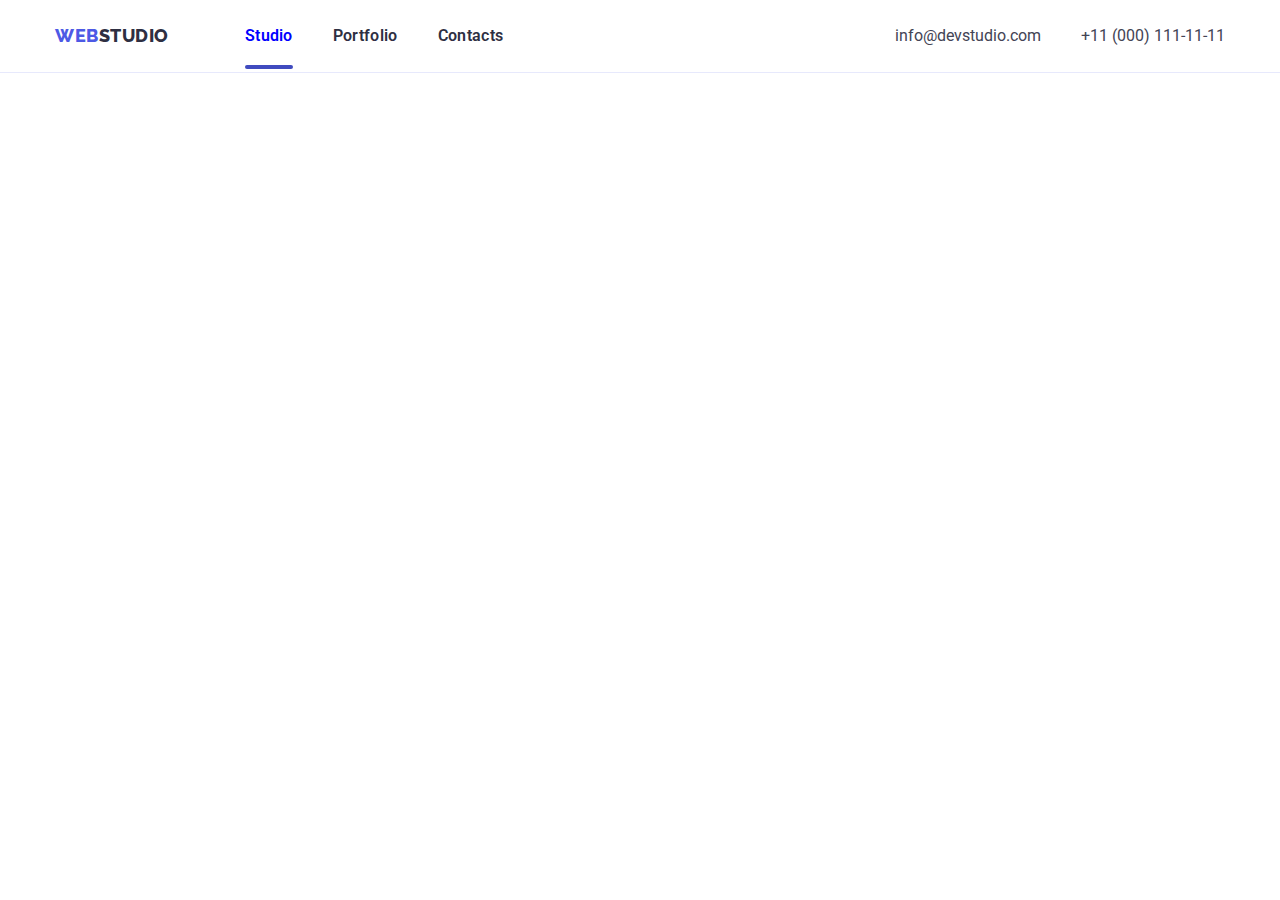
==== index.html @ 939a7f21 "added 4 css files" ====
<!DOCTYPE html>
<html lang="en">
  <head>
    <meta charset="UTF-8" />
    <meta http-equiv="X-UA-Compatible" content="IE=edge" />
    <meta name="viewport" content="width=device-width, initial-scale=1.0" />
    <title>Web Studio</title>
    <link rel="preconnect" href="https://fonts.googleapis.com" />
    <link rel="preconnect" href="https://fonts.gstatic.com" crossorigin />
    <link
      href="https://fonts.googleapis.com/css2?family=Raleway:wght@800&family=Roboto:wght@400;500;700;900&display=swap"
      rel="stylesheet"
    />
    <link
      rel="stylesheet"
      href="https://cdnjs.cloudflare.com/ajax/libs/modern-normalize/1.1.0/modern-normalize.min.css"
    />
    <link rel="stylesheet" href="./css/styles.css" />
    <link rel="stylesheet" href="./css/mobile.css" />
    <link rel="stylesheet" href="./css/tablet.css" />
    <link rel="stylesheet" href="./css/desktop.css" />
  </head>
  <body class="site-body">
    <header class="header">
      <div class="container">
        <nav class="header-navigation">
          <a href="./index.html" class="header-logo link logo"
            >WEB<span class="logo-studio">STUDIO</span></a
          >
          <ul class="header-list list">
            <li class="header-item">
              <a class="header-link link current" href="./index.html">Studio</a>
            </li>
            <li class="header-item">
              <a class="header-link link" href="./portfolio.html">Portfolio</a>
            </li>
            <li class="header-item">
              <a class="header-link link" href="">Contacts</a>
            </li>
          </ul>
        </nav>
        <a class="header-email link" href="mailto:info@devstudio.com"
          >info@devstudio.com
        </a>
        <a class="header-tel link" href="tel:110001111111"
          >+11 (000) 111-11-11</a
        >
      </div>
    </header>
    <!-- <main>
      <section class="hero">
        <h1 class="hero-title">Effective Solutions for Your Business</h1>
        <button type="button" class="hero-button btn" data-modal-open>
          Order Service
        </button>
      </section>
      <section class="features section">
        <div class="container">
          <h2 class="visually-hidden">Company policy</h2>
          <ul class="features-list list">
            <li class="features-item">
              <div class="features-icon">
                <svg class="icon" width="64" height="64">
                  <use href="./images/icons.svg#icon-antenna"></use>
                </svg>
              </div>
              <h3 class="features-title title">Strategy</h3>
              <p class="features-text text">
                Our goal is to identify the business problem to walk away with
                the perfect and creative solution.
              </p>
            </li>
            <li class="features-item">
              <div class="features-icon">
                <svg class="icon" width="64" height="64">
                  <use href="./images/icons.svg#icon-clock"></use>
                </svg>
              </div>
              <h3 class="features-title title">Punctuality</h3>
              <p class="features-text text">
                Bring the key message to the brand's audience for the best price
                within the shortest possible time.
              </p>
            </li>
            <li class="features-item">
              <div class="features-icon">
                <svg class="icon" width="64" height="64">
                  <use href="./images/icons.svg#icon-diagram"></use>
                </svg>
              </div>
              <h3 class="features-title title">Diligence</h3>
              <p class="features-text text">
                Research and confirm brands that present the strongest digital
                growth opportunities and minimize risk.
              </p>
            </li>
            <li class="features-item">
              <div class="features-icon">
                <svg class="icon" width="64" height="64">
                  <use href="./images/icons.svg#icon-astronaut"></use>
                </svg>
              </div>
              <h3 class="features-title title">Technologies</h3>
              <p class="features-text text">
                Design practice focused on digital experiences. We bring forth a
                deep passion for problem-solving.
              </p>
            </li>
          </ul>
        </div>
      </section>
      <section class="about section without">
        <div class="container">
          <h2 class="about-title pre-title">What are we doing</h2>
          <ul class="about-list list">
            <li class="about-item">
              <img
                src="./images/image1.jpg"
                alt="about_image_1"
                width="360"
                height="300"
              />
            </li>
            <li class="about-item">
              <img
                src="./images/image2.jpg"
                alt="about_image_2"
                width="360"
                height="300"
              />
            </li>
            <li class="about-item">
              <img
                src="./images/image3.jpg"
                alt="about_image_3"
                width="360"
                height="300"
              />
            </li>
          </ul>
        </div>
      </section>
      <section class="team section">
        <div class="container">
          <h2 class="team-main-title pre-title">Our Team</h2>
          <ul class="team-list list">
            <li class="team-item">
              <img
                src="./images/product_designer.jpg"
                alt="Product Designer"
                width="264"
                height="260"
              />
              <div class="team-content">
                <h3 class="team-title title">Mark Guerrero</h3>
                <p class="team-text text">Product Designer</p>
                <ul class="team-soc-list list">
                  <li class="team-soc-item">
                    <a href="" class="team-soc-link link">
                      <svg class="team-soc-icon" width="16" height="16">
                        <use href="./images/icons.svg#icon-instagram"></use>
                      </svg>
                    </a>
                  </li>
                  <li class="team-soc-item">
                    <a href="" class="team-soc-link link">
                      <svg class="team-soc-icon" width="16" height="16">
                        <use href="./images/icons.svg#icon-twitter"></use>
                      </svg>
                    </a>
                  </li>
                  <li class="team-soc-item">
                    <a href="" class="team-soc-link link">
                      <svg class="team-soc-icon" width="16" height="16">
                        <use href="./images/icons.svg#icon-facebook"></use>
                      </svg>
                    </a>
                  </li>
                  <li class="team-soc-item">
                    <a href="" class="team-soc-link link">
                      <svg class="team-soc-icon" width="16" height="16">
                        <use href="./images/icons.svg#icon-linkedin"></use>
                      </svg>
                    </a>
                  </li>
                </ul>
              </div>
            </li>
            <li class="team-item">
              <img
                src="./images/frontend_developer.jpg"
                alt="Frontend Developer"
                width="264"
                height="260"
              />
              <div class="team-content">
                <h3 class="team-title title">Tom Ford</h3>
                <p class="team-text text">Frontend Developer</p>
                <ul class="team-soc-list list">
                  <li class="team-soc-item">
                    <a href="" class="team-soc-link link">
                      <svg class="team-soc-icon" width="16" height="16">
                        <use href="./images/icons.svg#icon-instagram"></use>
                      </svg>
                    </a>
                  </li>
                  <li class="team-soc-item">
                    <a href="" class="team-soc-link link">
                      <svg class="team-soc-icon" width="16" height="16">
                        <use href="./images/icons.svg#icon-twitter"></use>
                      </svg>
                    </a>
                  </li>
                  <li class="team-soc-item">
                    <a href="" class="team-soc-link link">
                      <svg class="team-soc-icon" width="16" height="16">
                        <use href="./images/icons.svg#icon-facebook"></use>
                      </svg>
                    </a>
                  </li>
                  <li class="team-soc-item">
                    <a href="" class="team-soc-link link">
                      <svg class="team-soc-icon" width="16" height="16">
                        <use href="./images/icons.svg#icon-linkedin"></use>
                      </svg>
                    </a>
                  </li>
                </ul>
              </div>
            </li>
            <li class="team-item">
              <img
                src="./images/marketing.jpg"
                alt="Camila Garcia"
                width="264"
                height="260"
              />
              <div class="team-content">
                <h3 class="team-title title">Camila Garcia</h3>
                <p class="team-text text">Marketing</p>
                <ul class="team-soc-list list">
                  <li class="team-soc-item">
                    <a href="" class="team-soc-link link">
                      <svg class="team-soc-icon" width="16" height="16">
                        <use href="./images/icons.svg#icon-instagram"></use>
                      </svg>
                    </a>
                  </li>
                  <li class="team-soc-item">
                    <a href="" class="team-soc-link link">
                      <svg class="team-soc-icon" width="16" height="16">
                        <use href="./images/icons.svg#icon-twitter"></use>
                      </svg>
                    </a>
                  </li>
                  <li class="team-soc-item">
                    <a href="" class="team-soc-link link">
                      <svg class="team-soc-icon" width="16" height="16">
                        <use href="./images/icons.svg#icon-facebook"></use>
                      </svg>
                    </a>
                  </li>
                  <li class="team-soc-item">
                    <a href="" class="team-soc-link link">
                      <svg class="team-soc-icon" width="16" height="16">
                        <use href="./images/icons.svg#icon-linkedin"></use>
                      </svg>
                    </a>
                  </li>
                </ul>
              </div>
            </li>
            <li class="team-item">
              <img
                src="./images/ui_designer.jpg"
                alt="Daniel Wilson"
                width="264"
                height="260"
              />
              <div class="team-content">
                <h3 class="team-title title">Daniel Wilson</h3>
                <p class="team-text text">UI Designer</p>
                <ul class="team-soc-list list">
                  <li class="team-soc-item">
                    <a href="" class="team-soc-link link">
                      <svg class="team-soc-icon" width="16" height="16">
                        <use href="./images/icons.svg#icon-instagram"></use>
                      </svg>
                    </a>
                  </li>
                  <li class="team-soc-item">
                    <a href="" class="team-soc-link link">
                      <svg class="team-soc-icon" width="16" height="16">
                        <use href="./images/icons.svg#icon-twitter"></use>
                      </svg>
                    </a>
                  </li>
                  <li class="team-soc-item">
                    <a href="" class="team-soc-link link">
                      <svg class="team-soc-icon" width="16" height="16">
                        <use href="./images/icons.svg#icon-facebook"></use>
                      </svg>
                    </a>
                  </li>
                  <li class="team-soc-item">
                    <a href="" class="team-soc-link link">
                      <svg class="team-soc-icon" width="16" height="16">
                        <use href="./images/icons.svg#icon-linkedin"></use>
                      </svg>
                    </a>
                  </li>
                </ul>
              </div>
            </li>
          </ul>
        </div>
      </section>
      <section class="Clients section">
        <div class="container">
          <h2 class="clients-title pre-title">Customers</h2>
          <ul class="clients-list list">
            <li class="clients-item">
              <a href="" class="clients-link link">
                <svg class="clients-icon" width="104px" height="56px">
                  <use href="./images/icons.svg#icon-Logo-1"></use>
                </svg>
              </a>
            </li>
            <li class="clients-item">
              <a href="" class="clients-link link">
                <svg class="clients-icon" width="104px" height="56px">
                  <use href="./images/icons.svg#icon-Logo-2"></use>
                </svg>
              </a>
            </li>
            <li class="clients-item">
              <a href="" class="clients-link link">
                <svg class="clients-icon" width="104px" height="56px">
                  <use href="./images/icons.svg#icon-Logo-3"></use>
                </svg>
              </a>
            </li>
            <li class="clients-item">
              <a href="" class="clients-link link">
                <svg class="clients-icon" width="104px" height="56px">
                  <use href="./images/icons.svg#icon-Logo-4"></use>
                </svg>
              </a>
            </li>
            <li class="clients-item">
              <a href="" class="clients-link link">
                <svg class="clients-icon" width="104px" height="56px">
                  <use href="./images/icons.svg#icon-Logo-5"></use>
                </svg>
              </a>
            </li>
            <li class="clients-item">
              <a href="" class="clients-link link">
                <svg class="clients-icon" width="104px" height="56px">
                  <use href="./images/icons.svg#icon-Logo-6"></use>
                </svg>
              </a>
            </li>
          </ul>
        </div>
      </section>
    </main>
    <footer class="footer">
      <div class="container flex">
        <div class="logo-content">
          <a href="" class="footer-logo link logo"
            >WEB<span class="logo-footer-studio">STUDIO</span></a
          >
          <p class="footer-text text">
            Increase the flow of customers and sales for your business with
            digital marketing & growth solutions.
          </p>
        </div>
        <div class="media">
          <h2 class="media-title title">Social media</h2>
          <ul class="media-soc-list list">
            <li class="media-soc-item">
              <a href="" class="media-soc-link link">
                <svg class="media-soc-icon" width="24" height="24">
                  <use href="./images/icons.svg#icon-instagram"></use>
                </svg>
              </a>
            </li>
            <li class="media-soc-item">
              <a href="" class="media-soc-link link">
                <svg class="media-soc-icon" width="24" height="24">
                  <use href="./images/icons.svg#icon-twitter"></use>
                </svg>
              </a>
            </li>
            <li class="media-soc-item">
              <a href="" class="media-soc-link link">
                <svg class="media-soc-icon" width="24" height="24">
                  <use href="./images/icons.svg#icon-facebook"></use>
                </svg>
              </a>
            </li>
            <li class="media-soc-item">
              <a href="" class="media-soc-link link">
                <svg class="media-soc-icon" width="24" height="24">
                  <use href="./images/icons.svg#icon-linkedin"></use>
                </svg>
              </a>
            </li>
          </ul>
        </div>
        <div class="subscribe">
          <h2 class="subscribe-title title">Subscribe</h2>
          <form class="subscribe-form">
            <input
              type="email"
              name="subscribe-email"
              class="subscribe-email"
              placeholder="E-mail"
            />
            <button type="submit" class="subscribe-submit">
              Subscribe
              <svg class="subscribe-soc-icon" width="24" height="24">
                <use href="./images/icons.svg#icon-subscribe"></use>
              </svg>
            </button>
          </form>
        </div>
      </div>
    </footer>
    <div class="backdrop is-hidden" data-modal>
      <div class="modal">
        <button type="button" class="modal-close-btn btn" data-modal-close>
          <svg class="modal-close-icon" width="8px" height="8px">
            <use href="./images/icons.svg#icon-close-black"></use>
          </svg>
        </button>
        <p class="modal-title">Leave your contacts and we will call you back</p>
        <form class="modal-form">
          <div class="modal-field">
            <label for="user-name" class="input-text">Name</label>
            <div class="modal-input-wrapper">
              <input
                type="text"
                name="user-name"
                id="user-name"
                class="modal-form-input"
                required
              />
              <svg class="modal-input-icon" width="18px" height="18px">
                <use href="./images/icons.svg#icon-person"></use>
              </svg>
            </div>
          </div>
          <div class="modal-field">
            <label for="user-tel" class="input-text">Phone</label>
            <div class="modal-input-wrapper">
              <input
                type="text"
                name="user-tel"
                id="user-tel"
                class="modal-form-input"
                required
              />
              <svg class="modal-input-icon" width="18px" height="24px">
                <use href="./images/icons.svg#icon-phone"></use>
              </svg>
            </div>
          </div>
          <div class="modal-field">
            <label for="user-email" class="input-text">Email</label>
            <div class="modal-input-wrapper">
              <input
                type="email"
                name="user-email"
                id="user-email"
                class="modal-form-input"
                required
              />
              <svg class="modal-input-icon" width="18px" height="24px">
                <use href="./images/icons.svg#icon-email"></use>
              </svg>
            </div>
          </div>
          <div class="modal-field">
            <label for="user-text" class="input-text">Comment</label>
            <textarea
              name="user-text"
              id="user-text"
              class="modal-comment"
              placeholder="Text input"
            ></textarea>
          </div>
          <div class="modal-checkbox-field">
            <input
              type="checkbox"
              name="privacy"
              id="privacy"
              value="true"
              class="input-check visually-hidden"
              required
            />
            <label for="privacy" class="check-text">
              <span>
                <svg class="check-icon" width="10px" height="8px">
                  <use href="./images/icons.svg#icon-check-mark"></use>
                </svg>
              </span>
              I accept the terms and conditions of the &nbsp;
              <a href="" class="policy-link">Privacy Policy</a>
            </label>
          </div>
          <button type="submit" class="modal-submit hero-button">Send</button>
        </form>
      </div>
    </div>
    <script src="./js/modal.js"></script> -->
  </body>
</html>
---- css/styles.css ----
:root {
  --main-title-color: #ffffff;
  --title-color: #2e2f42;
  --text-color: #434455;
  --main-background-color: #ffffff;
  --accent-background: #e7e9fc;
  --light-background: #f4f4fd;
  --primary-color: #4d5ae5;
  --button-text: #ffffff;
  --primary-button: #4d5ae5;
  --active-button: #404bbf;
}

p,
h1,
h2,
h3 {
  margin: 0;
}
ul {
  margin: 0;
  padding-left: 0;
}

img {
  display: block;
  max-width: 100%;
  height: auto;
}

body {
  font-family: "Roboto", sans-serif;
  color: var(--text-color);
  background-color: var(--main-background-color);
}

.list {
  list-style: none;
}

.link {
  text-decoration: none;
  color: #434455;
}
.visually-hidden {
  position: absolute;
  width: 1px;
  height: 1px;
  margin: -1px;
  border: 0;
  padding: 0;
  white-space: nowrap;
  clip-path: inset(100%);
  clip: rect(0 0 0 0);
  overflow: hidden;
}

.container {
  width: 1158px;
  padding-left: 15px;
  padding-right: 15px;
  margin: 0 auto;
}

.section {
  padding-top: 120px;
  padding-bottom: 120px;
}

.pre-title {
  font-weight: 700;
  font-size: 36px;
  line-height: 1.11;
  text-align: center;
  letter-spacing: 0.02em;
  text-transform: capitalize;
  color: var(--title-color);
}

.title {
  font-weight: 500;
  font-size: 20px;
  line-height: 1.2;
  letter-spacing: 0.02em;
  color: var(--title-color);
}

.text {
  font-size: 16px;
  line-height: 1.5;
  letter-spacing: 0.02em;
  color: var(--text-color);
}

.logo {
  font-family: "Raleway", sans-serif;
  font-weight: 800;
  font-size: 18px;
  display: flex;
  align-items: center;
  letter-spacing: 0.03em;
  text-transform: uppercase;
  color: var(--primary-color);
}

/* ----------------------HEADER--------------------- */

.header > .container {
  display: flex;
  align-items: center;
}

.header {
  border-bottom: 1px solid #e7e9fc;
}

.header-navigation {
  display: flex;
  justify-content: flex-start;
  margin-right: auto;
}

.header-list {
  display: flex;
  gap: 40px;
}

.header-logo .logo-studio {
  line-height: 1.33;
}

.logo-studio {
  color: var(--title-color);
  margin-right: 76px;
}

.header-item {
  font-weight: 600;
  font-size: 16px;
  line-height: 1.5;
  letter-spacing: 0.02em;
  color: var(--title-color);
  padding-top: 24px;
  padding-bottom: 24px;
}

.header-link {
  position: relative;
  color: var(--title-color);
  transition: color 250ms cubic-bezier(0.4, 0, 0.2, 1);
}

.header-link.link.current {
  color: blue;
}

.header-link.current::after {
  content: "";
  position: absolute;
  width: 100%;
  height: 4px;
  left: 0;
  bottom: -24px;
  background: var(--active-button);
  border-radius: 2px;
}

.header-link:hover,
.header-link:focus {
  color: var(--active-button);
}

.header-email .header-tel {
  font-size: 16px;
  line-height: 1.5;
  letter-spacing: 0.02em;
  transition: color 250ms cubic-bezier(0.4, 0, 0.2, 1);
}

.header-email {
  margin-right: 40px;
}

.header-email:hover,
.header-email:focus,
.header-tel:hover,
.header-tel:focus {
  color: var(--active-button);
}

/* ----------------------HERO--------------------- */

.hero {
  max-width: 1440px;
  height: 600px;
  padding-top: 192px;
  padding-bottom: 192px;
  margin: auto;
  text-align: center;
  background-color: #2e2f42;
  background-image: linear-gradient(
      rgba(46, 47, 66, 0.7),
      rgba(46, 47, 66, 0.7)
    ),
    url(../images/hero-bg.jpg);
  background-repeat: no-repeat;
  background-position: center;
  background-size: cover;
}

.hero-title {
  max-width: 496px;
  font-weight: 600;
  font-size: 56px;
  line-height: 1.07;
  letter-spacing: 0.02em;
  color: var(--main-title-color);
  margin: auto;
  margin-bottom: 48px;
}

.hero-button:hover,
.hero-button:focus {
  color: var(--button-text);
  background-color: var(--active-button);
  box-shadow: 0px 4px 4px rgba(0, 0, 0, 0.15);
}

.btn {
  font-family: inherit;
  font-weight: 600;
  font-size: 16px;
  display: flex;
  align-items: center;
  letter-spacing: 0.04em;
  cursor: pointer;
}

.hero-button {
  display: block;
  margin: auto;
  width: 169px;
  height: 56px;
  line-height: 1.19;
  color: var(--button-text);
  background-color: var(--primary-button);
  border-radius: 4px;
  border: transparent;
  transition: background-color 250ms cubic-bezier(0.4, 0, 0.2, 1),
    color 250ms cubic-bezier(0.4, 0, 0.2, 1),
    box-shadow 250ms cubic-bezier(0.4, 0, 0.2, 1);
}

/* ------------------features------------------- */

.features > .container {
  display: flex;
  align-items: center;
}

.features-icon {
  display: flex;
  align-items: center;
  justify-content: center;
  width: 264px;
  height: 112px;
  background-color: var(--light-background);
  border-radius: 4px;
  margin-bottom: 8px;
}

.features-list {
  display: flex;
  gap: 24px;
}

.features-item {
  max-width: 264px;
}
.features-title {
  margin-bottom: 8px;
}

/* --------------------ABOUT------------------- */

.without {
  padding-top: 0px;
}
.about-title {
  margin-bottom: 72px;
}

.about-list {
  display: flex;
  gap: 24px;
}

.features .about {
  background-color: var(--main-background-color);
}

/* --------------------TEAM------------------- */

.team {
  background-color: var(--light-background);
  text-align: center;
}

.team-main-title {
  margin-bottom: 72px;
}
.team-title {
  margin-bottom: 8px;
}

.team-list {
  display: flex;
  gap: 24px;
  align-items: center;
}

.team-item {
  width: calc((100% - 72px) / 4);
  box-shadow: 0px 1px 6px rgba(46, 47, 66, 0.08),
    0px 1px 1px rgba(46, 47, 66, 0.16), 0px 2px 1px rgba(46, 47, 66, 0.08);
  border-radius: 0px 0px 4px 4px;
}

.team-content {
  padding: 32px 16px;
}

.team-text {
  margin-bottom: 8px;
}

.team-item {
  background-color: var(--main-background-color);
}
.team-soc-item {
  width: 40px;
  height: 40px;
}

.team-soc-link {
  width: 100%;
  height: 100%;
  background-color: var(--primary-button);
  border-radius: 50%;
  display: flex;
  align-items: center;
  justify-content: center;
  transition: background-color 250ms cubic-bezier(0.4, 0, 0.2, 1);
}

.team-soc-list {
  display: flex;
  justify-content: center;
  gap: 24px;
}

.team-soc-link:hover,
.team-soc-link:focus {
  background-color: var(--active-button);
}

/* --------------------CUSTOMERS------------------- */

.Clients {
  padding-top: 130px;
}

.clients-title {
  margin-bottom: 72px;
}

.clients-list {
  display: flex;
  gap: 24px;
}

.clients-item {
  width: calc((100% - 120px) / 6);
  height: 88px;
}

.clients-link {
  width: 100%;
  height: 100%;
  border: 1px solid #8e8f99;
  border-radius: 4px;
  display: flex;
  align-items: center;
  justify-content: center;
  transition: border-color 250ms cubic-bezier(0.4, 0, 0.2, 1);
}

.clients-icon {
  fill: #8e8f99;
  transition: fill 250ms cubic-bezier(0.4, 0, 0.2, 1);
}

.clients-link:hover,
.clients-link:focus {
  border-color: var(--primary-button);
}

.clients-link:hover .clients-icon {
  fill: var(--primary-button);
}

.clients-link:focus .clients-icon {
  fill: var(--primary-button);
}

/* --------------------PORTFOLIO-FILTERS------------------- */
.filters {
  padding-top: 96px;
}

.filters-list {
  display: flex;
  flex-wrap: wrap;
  justify-content: center;
  gap: 24px;
  margin-bottom: 72px;
}

.filters-button {
  line-height: 1.5;
  text-align: center;
  color: var(--primary-color);
  background-color: var(--light-background);
  padding: 12px 24px;
  border: 1px solid #e7e9fc;
  border-radius: 4px;
  transition: background-color 250ms cubic-bezier(0.4, 0, 0.2, 1),
    color 250ms cubic-bezier(0.4, 0, 0.2, 1),
    box-shadow 250ms cubic-bezier(0.4, 0, 0.2, 1);
}
.filters-button:hover,
.filters-button:focus {
  background-color: var(--active-button);
  color: var(--button-text);
  box-shadow: 0px 3px 1px rgba(0, 0, 0, 0.1), 0px 2px 1px rgba(0, 0, 0, 0.08),
    0px 2px 2px rgba(0, 0, 0, 0.12);
  border-radius: 4px;
}

.content-list {
  display: flex;
  flex-wrap: wrap;
  column-gap: 24px;
  row-gap: 48px;
}

.content {
  width: calc((100% - 48px) / 3);
  transition: box-shadow 250ms cubic-bezier(0.4, 0, 0.2, 1);
}

.content:hover .content-top-text {
  transform: translateY(0);
}

.content-card {
  padding: 32px 16px;
  border: 1px solid #e7e9fc;
}

.content:hover {
  box-shadow: 0px 1px 6px rgba(46, 47, 66, 0.08),
    0px 1px 1px rgba(46, 47, 66, 0.16), 0px 2px 1px rgba(46, 47, 66, 0.08);
}

.content-title {
  margin-bottom: 8px;
}
.content-top-wrap {
  position: relative;
  overflow: hidden;
}

.content-top-text {
  position: absolute;
  top: 0;
  font-weight: 400;
  font-size: 16px;
  line-height: 1.5;
  letter-spacing: 0.02em;
  color: var(--light-background);
  padding: 40px 32px;
  background-color: var(--primary-color);
  height: 100%;
  transform: translateY(100%);
  transition: transform 250ms cubic-bezier(0.4, 0, 0.2, 1);
  overflow: auto;
}

/* ----------------------FOOTER--------------------- */

.footer {
  padding-top: 100px;
  padding-bottom: 100px;
  background-color: var(--title-color);
}

.footer-logo {
  display: block;
  margin-bottom: 16px;
  font-family: "Raleway", sans-serif;
  font-weight: 800;
  font-size: 18px;
  letter-spacing: 0.03em;
  text-transform: uppercase;
  color: var(--primary-color);
}

.footer-logo .logo-footer-studio {
  line-height: 1.17;
}

.logo-footer-studio {
  color: var(--light-background);
}

.footer-text {
  color: var(--accent-background);
  max-width: 264px;
  gap: 120px;
}

.flex {
  display: flex;
  gap: 120px;
}

.media-title,
.subscribe-title {
  font-size: 16px;
  line-height: 1.5;
  color: #ffffff;
  margin-bottom: 16px;
}

.media-soc-item {
  width: 40px;
  height: 40px;
  border-radius: 50%;
}

.media-soc-link {
  display: flex;
  align-items: center;
  justify-content: center;
  width: 100%;
  height: 100%;
  background-color: rgba(255, 255, 255, 0.1);
  border-radius: 50%;
}

.media-soc-list {
  display: flex;
  justify-content: center;
  gap: 16px;
}

.media-soc-link {
  fill: rgba(255, 255, 255, 0.1);
  transition: background-color 250ms cubic-bezier(0.4, 0, 0.2, 1);
}

.media-soc-link:hover,
.media-soc-link:focus {
  background-color: #31d0aa;
}

.subscribe-form {
  display: flex;
  justify-content: center;
  gap: 24px;
}

.subscribe-email {
  width: 264px;
  height: 40px;
  color: var(--main-title-color);
  background-color: transparent;
  outline: none;
  border: 1px solid rgba(255, 255, 255, 0.3);
  border-radius: 4px;
  transition: border-color 250ms cubic-bezier(0.4, 0, 0.2, 1);
  padding: 8px 16px;
}

.subscribe-email:focus {
  border-color: var(--primary-button);
}

.subscribe-submit {
  display: inline-flex;
  align-items: center;
  width: 165px;
  height: 40px;
  padding: 8px 24px;
  border-radius: 4px;
  border: transparent;
  background-color: var(--primary-button);
  color: var(--button-text);
  cursor: pointer;
  transition: background-color 250ms cubic-bezier(0.4, 0, 0.2, 1);
}

.subscribe-submit:hover,
.subscribe-submit:focus {
  background-color: var(--active-button);
}

.subscribe-soc-icon {
  margin-left: 16px;
}

.subscribe-email::placeholder {
  font-size: 12px;
  line-height: 2;
}
/* ---------------------BACKDROP--------------------- */
.backdrop {
  position: fixed;
  top: 0;
  width: 100%;
  height: 100%;
  background-color: rgba(46, 47, 66, 0.4);
  transition: opacity 250ms cubic-bezier(0.4, 0, 0.2, 1),
    visibility 250ms cubic-bezier(0.4, 0, 0.2, 1);
  z-index: 100;
}

.modal {
  position: absolute;
  top: 50%;
  left: 50%;
  width: 408px;
  min-height: 576px;
  padding: 24px;
  background: #fcfcfc;
  box-shadow: 0px 1px 1px rgba(0, 0, 0, 0.14), 0px 1px 3px rgba(0, 0, 0, 0.12),
    0px 2px 1px rgba(0, 0, 0, 0.2);
  border-radius: 4px;
  transform: translate(-50%, -50%) skew(-5deg);
  transition: transform 250ms cubic-bezier(0.4, 0, 0.2, 1);
}

.modal-close-btn {
  display: block;
  margin-left: auto;
  margin-bottom: 24px;
  width: 24px;
  height: 24px;
  border-radius: 50%;
  padding: 0;
  background-color: #e7e9fc;
  border: 1px solid rgba(0, 0, 0, 0.1);
  transition: background-color 250ms cubic-bezier(0.4, 0, 0.2, 1);
}

.modal-close-btn:hover,
.modal-close-btn:focus {
  background-color: var(--active-button);
}

.modal-close-btn:hover .modal-close-icon,
.modal-close-btn:focus .modal-close-icon {
  fill: var(--button-text);
}

.modal-close-icon {
  transition: fill 250ms cubic-bezier(0.4, 0, 0.2, 1);
}

.backdrop.is-hidden .modal {
  transform: translate(-50%, -50%) skew(0);
}

.is-hidden {
  visibility: hidden;
  opacity: 0;
  pointer-events: none;
}

/* ---------------------MODAL_FORM---------------------  */

.modal-title {
  margin-bottom: 14px;
  font-weight: 500;
  font-size: 16px;
  line-height: 1.5;
  text-align: center;
  letter-spacing: 0.02em;
  color: #2e2f42;
}

.input-text {
  font-size: 12px;
  line-height: 1.33;
}

.modal-form {
  display: flex;
  flex-direction: column;
}

.modal-input-wrapper {
  position: relative;
  margin-top: 4px;
  margin-bottom: 8px;
}

.modal-input-icon {
  position: absolute;
  top: 50%;
  left: 16px;
  transform: translateY(-50%);
  transition: fill 250ms cubic-bezier(0.4, 0, 0.2, 1);
}

.modal-form-input {
  width: 100%;
  height: 40px;
  padding-left: 38px;
  font-size: 12px;
  background-color: transparent;
  border: 1px solid rgba(33, 33, 33, 0.2);
  border-radius: 4px;
  outline: none;
  transition: border-color 250ms cubic-bezier(0.4, 0, 0.2, 1);
}

.modal-form-input:focus {
  border-color: var(--primary-button);
}

.modal-form-input:focus + .modal-input-icon {
  fill: var(--primary-button);
}

.modal-comment {
  width: 100%;
  height: 120px;
  resize: none;
  border: 1px solid rgba(33, 33, 33, 0.2);
  border-radius: 4px;
  background-color: transparent;
  outline: none;
  padding: 8px 16px;
  margin-top: 4px;
  margin-bottom: 16px;
}

.modal-comment::placeholder {
  font-size: 12px;
  line-height: 1.33;
}

.check-text {
  display: flex;
  justify-content: center;
  font-size: 12px;
  line-height: 1.33;
  margin-bottom: 24px;
}

.check-text span {
  display: flex;
  align-items: center;
  justify-content: center;
  width: 16px;
  height: 16px;
  background-color: var(--main-background-color);
  border: 1.25px solid #2e2f42;
  border-radius: 2px;
  margin-right: 8px;
  display: flex;
  align-items: center;
  justify-content: center;
  fill: transparent;
  transition: fill 250ms cubic-bezier(0.4, 0, 0.2, 1);
}

.policy-link {
  color: var(--primary-button);
}

.input-check:checked + .check-text span {
  background-color: var(--active-button);
  border: none;
  fill: var(--light-background);
}

.modal-submit {
  margin-bottom: 24px;
}
---- css/mobile.css ----
@media screen and (min-width: 480px) {
.container {
width: 428px;}

/* ----------------------HEADER--------------------- */

}
---- css/tablet.css ----
@media screen and (min-width: 768px) {
.container {
width: 768px;}

/* ----------------------HEADER--------------------- */

}
---- css/desktop.css ----
@media screen and (min-width: 1200px) {
.container {
width: 1200px;}

/* ----------------------HEADER--------------------- */

}
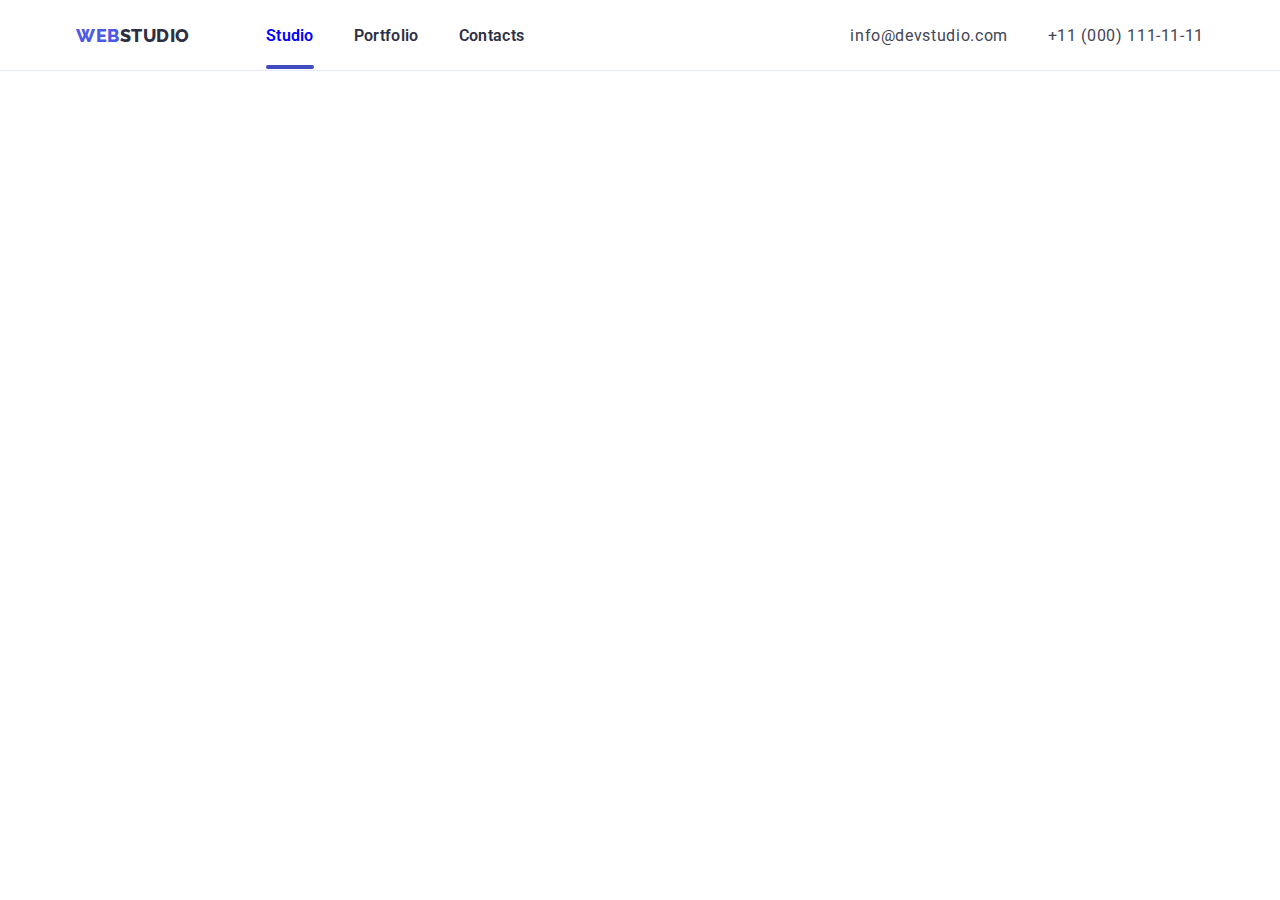
==== commit 9be6b118: "header" ====
--- a/index.html
+++ b/index.html
@@ -39,13 +39,15 @@
             </li>
           </ul>
         </nav>
-        <a class="header-email link" href="mailto:info@devstudio.com"
-          >info@devstudio.com
-        </a>
-        <a class="header-tel link" href="tel:110001111111"
-          >+11 (000) 111-11-11</a
-        >
-      </div>
+        <button type="button" class="mob-menu-open">
+          <svg class="mob-menu-open-icon" width="32" height="22">
+          <use href="./images/icons.svg#icon-open-mob-menu"></use>
+              </svg> </button>
+            <ul class="header-contacts list">
+        <li><a class="header-email link" href="mailto:info@devstudio.com"
+          >info@devstudio.com</a> </li>
+        <li><a class="header-tel link" href="tel:110001111111"
+          >+11 (000) 111-11-11 </a> </li> </ul> </div>
     </header>
     <!-- <main>
       <section class="hero">
--- a/css/styles.css
+++ b/css/styles.css
@@ -56,7 +56,8 @@
 }
 
 .container {
-  width: 1158px;
+  /* width: 1158px; */
+  width: 100%;
   padding-left: 15px;
   padding-right: 15px;
   margin: 0 auto;
@@ -108,85 +109,35 @@
 .header > .container {
   display: flex;
   align-items: center;
+  justify-content: space-between;
+  padding: 24px 16px;
 }
 
 .header {
   border-bottom: 1px solid #e7e9fc;
 }
 
-.header-navigation {
-  display: flex;
-  justify-content: flex-start;
-  margin-right: auto;
-}
-
-.header-list {
-  display: flex;
-  gap: 40px;
-}
-
 .header-logo .logo-studio {
-  line-height: 1.33;
-}
+  line-height: 1.33;}
 
 .logo-studio {
   color: var(--title-color);
   margin-right: 76px;
 }
 
-.header-item {
-  font-weight: 600;
-  font-size: 16px;
-  line-height: 1.5;
-  letter-spacing: 0.02em;
-  color: var(--title-color);
-  padding-top: 24px;
-  padding-bottom: 24px;
-}
-
-.header-link {
-  position: relative;
-  color: var(--title-color);
-  transition: color 250ms cubic-bezier(0.4, 0, 0.2, 1);
-}
-
-.header-link.link.current {
-  color: blue;
-}
-
-.header-link.current::after {
-  content: "";
-  position: absolute;
-  width: 100%;
-  height: 4px;
-  left: 0;
-  bottom: -24px;
-  background: var(--active-button);
-  border-radius: 2px;
-}
-
-.header-link:hover,
-.header-link:focus {
-  color: var(--active-button);
-}
-
-.header-email .header-tel {
-  font-size: 16px;
-  line-height: 1.5;
-  letter-spacing: 0.02em;
-  transition: color 250ms cubic-bezier(0.4, 0, 0.2, 1);
-}
-
-.header-email {
-  margin-right: 40px;
-}
-
-.header-email:hover,
-.header-email:focus,
-.header-tel:hover,
-.header-tel:focus {
-  color: var(--active-button);
-}
+.mob-menu-open {
+background-color: transparent;
+border:none;
+padding: 0;
+height: 22px;
+}
+
+.mob-menu-open-icon {stroke: var(--title-color);}
+
+@media screen and (max-width: 767px) {
+.header-list, .header-email, .header-tel, .header-contacts {display: none;}
+}
+
 
 /* ----------------------HERO--------------------- */
 
--- a/css/mobile.css
+++ b/css/mobile.css
@@ -1,7 +1,11 @@
 @media screen and (min-width: 480px) {
 .container {
-width: 428px;}
+width: 428px;
+margin-left: auto;
+margin-right: auto;}
 
-/* ----------------------HEADER--------------------- */
+/* ------------------------------------------- */
 
-}+
+}
+
--- a/css/tablet.css
+++ b/css/tablet.css
@@ -3,5 +3,73 @@
 width: 768px;}
 
 /* ----------------------HEADER--------------------- */
+.mob-menu-open {display: none;}
+
+.header > .container {
+padding-bottom: 22px; }
+
+
+.header-navigation {
+  display: flex;
+  justify-content: flex-start;
+  margin-right: auto;
+}
+
+.header-list {
+  display: flex;
+  gap: 40px;
+}
+
+.header-item {
+  font-weight: 600;
+  font-size: 16px;
+  line-height: 1.5;
+  letter-spacing: 0.02em;
+  color: var(--title-color);
+}
+
+.header-link {
+  position: relative;
+  color: var(--title-color);
+  transition: color 250ms cubic-bezier(0.4, 0, 0.2, 1);
+}
+
+.header-link.link.current {
+  color: blue;
+}
+
+.header-link.current::after {
+  content: "";
+  position: absolute;
+  width: 100%;
+  height: 4px;
+  left: 0;
+  bottom: -24px;
+  background: var(--active-button);
+  border-radius: 2px;
+}
+
+.header-link:hover,
+.header-link:focus {
+  color: var(--active-button);
+}
+
+.header-email, .header-tel {
+  font-size: 12px;
+  line-height: 1.33;
+  letter-spacing: 0.04em;
+  color: #434455;
+  transition: color 250ms cubic-bezier(0.4, 0, 0.2, 1);
+}
+
+.header-email:hover,
+.header-email:focus,
+.header-tel:hover,
+.header-tel:focus {
+  color: var(--active-button);
+}
+
+
+
 
 }--- a/css/desktop.css
+++ b/css/desktop.css
@@ -1,7 +1,22 @@
 @media screen and (min-width: 1200px) {
 .container {
-width: 1200px;}
+width: 1158px;}
 
 /* ----------------------HEADER--------------------- */
 
+.header > .container {
+padding-right: 15px;
+padding-left: 15px;
+justify-content: center;}
+
+
+.header-contacts {
+display: flex;
+gap: 40px;}
+
+.header-email, .header-tel {
+  font-size: 16px;
+  line-height: 1.5;}
+
+
 }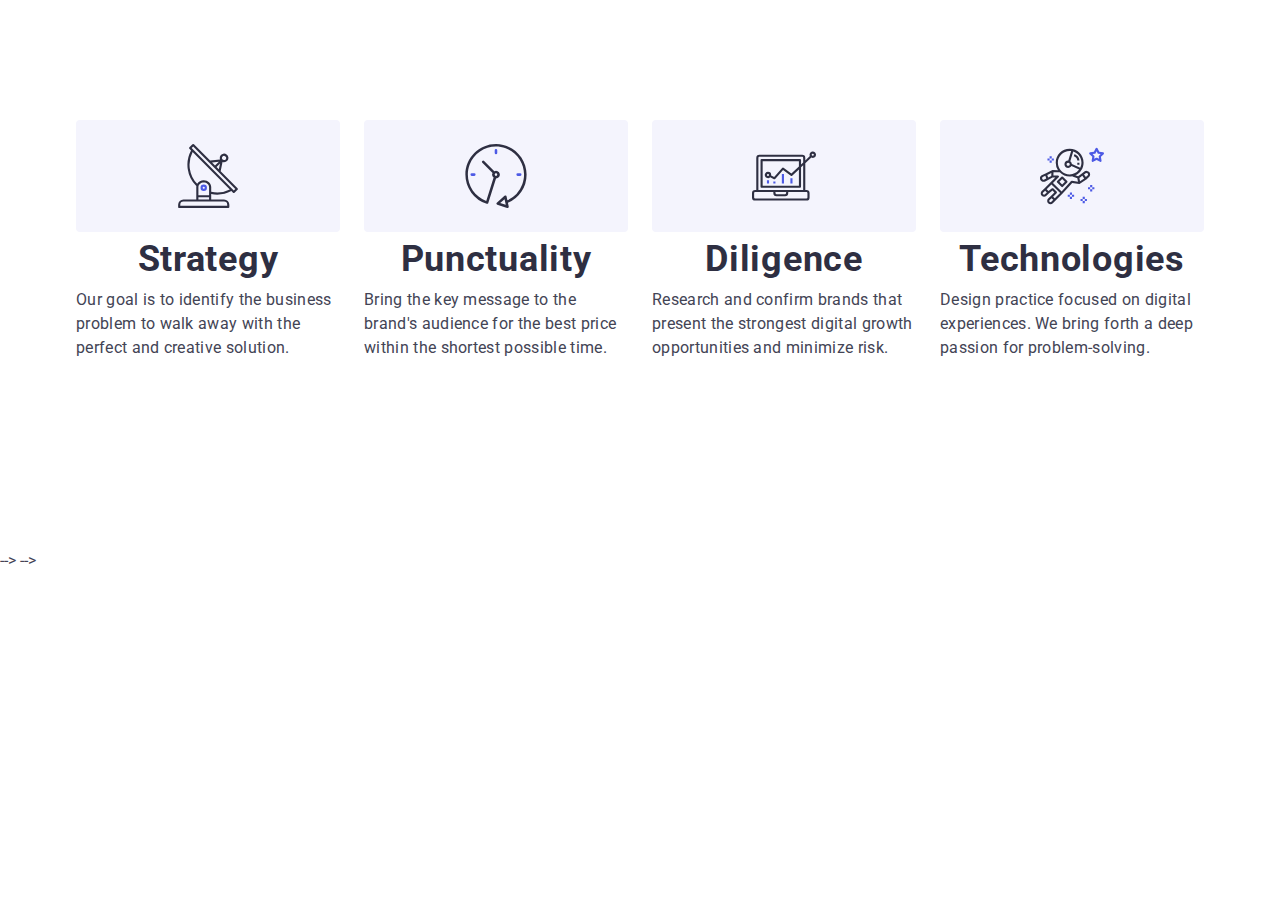
==== commit 454e457f: "features" ====
--- a/index.html
+++ b/index.html
@@ -21,7 +21,7 @@
     <link rel="stylesheet" href="./css/desktop.css" />
   </head>
   <body class="site-body">
-    <header class="header">
+    <!-- <header class="header">
       <div class="container">
         <nav class="header-navigation">
           <a href="./index.html" class="header-logo link logo"
@@ -39,24 +39,78 @@
             </li>
           </ul>
         </nav>
-        <button type="button" class="mob-menu-open">
-          <svg class="mob-menu-open-icon" width="32" height="22">
-          <use href="./images/icons.svg#icon-open-mob-menu"></use>
-              </svg> </button>
-            <ul class="header-contacts list">
+<ul class="header-contacts list">
         <li><a class="header-email link" href="mailto:info@devstudio.com"
           >info@devstudio.com</a> </li>
         <li><a class="header-tel link" href="tel:110001111111"
-          >+11 (000) 111-11-11 </a> </li> </ul> </div>
+          >+11 (000) 111-11-11 </a> </li> </ul> 
+<button type="button" class="mob-menu-open" data-menu-open>
+          <svg class="mob-menu-open-icon" width="32" height="22">
+          <use href="./images/icons.svg#icon-open-mob-menu"></use>
+              </svg> </button> </div>
+<div class="mobile-menu is-hidden" data-menu>
+  <div class="container">
+  <div class="mob-menu-top">
+<button type="button" class="mob-menu-close" data-menu-close>
+          <svg class="mob-menu-close-icon" width="8" height="8">
+          <use href="./images/icons.svg#icon-close-mob-menu"></use>
+              </svg> </button>
+ <ul class="mobile-list list">
+            <li class="mobile-item">
+              <a class="mobile-link link current" href="./index.html">Studio</a>
+            </li>
+            <li class="mobile-item">
+              <a class="mobile-link link" href="./portfolio.html">Portfolio</a>
+            </li>
+            <li class="mobile-item">
+              <a class="mobile-link link" href="">Contacts</a>
+            </li>
+  </ul></div>
+  <div class="mob-menu-bottom">
+     <ul class="mobile-contacts list">
+        <li><a class="mobile-tel link" href="tel:110001111111"
+          >+11 (000) 111-11-11 </a> </li>
+         <li><a class="mobile-email link" href="mailto:info@devstudio.com"
+          >info@devstudio.com </a> </li> </ul> 
+ <ul class="mobile-soc-list list">
+                  <li class="mobile-soc-item">
+                    <a href="" class="mobile-soc-link link">
+                      <svg class="mobile-soc-icon" width="24" height="24">
+                        <use href="./images/icons.svg#icon-instagram"></use>
+                      </svg>
+                    </a>
+                  </li>
+                  <li class="mobile-soc-item">
+                    <a href="" class="mobile-soc-link link">
+                      <svg class="mobile-soc-icon" width="24" height="24">
+                        <use href="./images/icons.svg#icon-twitter"></use>
+                      </svg>
+                    </a>
+                  </li>
+                  <li class="mobile-soc-item">
+                    <a href="" class="mobile-soc-link link">
+                      <svg class="mobile-soc-icon" width="24" height="24">
+                        <use href="./images/icons.svg#icon-facebook"></use>
+                      </svg>
+                    </a>
+                  </li>
+                  <li class="mobile-soc-item">
+                    <a href="" class="mobile-soc-link link">
+                      <svg class="mobile-soc-icon" width="24" height="24">
+                        <use href="./images/icons.svg#icon-linkedin"></use>
+                      </svg>
+                    </a>
+                  </li>
+                </ul> </div> </div></div>
     </header>
-    <!-- <main>
+     <main>
       <section class="hero">
         <h1 class="hero-title">Effective Solutions for Your Business</h1>
         <button type="button" class="hero-button btn" data-modal-open>
           Order Service
         </button>
-      </section>
-      <section class="features section">
+      </section>  -->
+      <section class="features">
         <div class="container">
           <h2 class="visually-hidden">Company policy</h2>
           <ul class="features-list list">
@@ -111,7 +165,7 @@
           </ul>
         </div>
       </section>
-      <section class="about section without">
+      <!-- <section class="about section without">
         <div class="container">
           <h2 class="about-title pre-title">What are we doing</h2>
           <ul class="about-list list">
@@ -141,8 +195,8 @@
             </li>
           </ul>
         </div>
-      </section>
-      <section class="team section">
+      </section> --> 
+      <!-- <section class="team section">
         <div class="container">
           <h2 class="team-main-title pre-title">Our Team</h2>
           <ul class="team-list list">
@@ -516,6 +570,7 @@
         </form>
       </div>
     </div>
-    <script src="./js/modal.js"></script> -->
+    <script src="./js/modal.js"></script> --> -->
+   <script src="./js/mobile-menu.js"></script> -->
   </body>
 </html>
--- a/css/styles.css
+++ b/css/styles.css
@@ -34,6 +34,15 @@
   background-color: var(--main-background-color);
 }
 
+.btn {
+  font-family: inherit;
+  font-weight: 600;
+  font-size: 16px;
+  display: flex;
+  align-items: center;
+  letter-spacing: 0.04em;
+  cursor: pointer;
+}
 .list {
   list-style: none;
 }
@@ -42,6 +51,70 @@
   text-decoration: none;
   color: #434455;
 }
+
+.container {
+  /* width: 1158px; */
+  width: 100%;
+  padding-left: 15px;
+  padding-right: 15px;
+  margin: 0 auto;
+}
+
+.section {
+  padding-top: 120px;
+  padding-bottom: 120px;
+}
+
+.pre-title {
+  font-weight: 700;
+  font-size: 36px;
+  line-height: 1.11;
+  text-align: center;
+  letter-spacing: 0.02em;
+  text-transform: capitalize;
+  color: var(--title-color);
+}
+
+.title {
+  font-weight: 500;
+  font-size: 20px;
+  line-height: 1.2;
+  letter-spacing: 0.02em;
+  color: var(--title-color);
+}
+
+.text {
+  font-size: 16px;
+  line-height: 1.5;
+  letter-spacing: 0.02em;
+  color: var(--text-color);
+}
+
+.logo {
+  font-family: "Raleway", sans-serif;
+  font-weight: 800;
+  font-size: 18px;
+  display: flex;
+  align-items: center;
+  letter-spacing: 0.03em;
+  text-transform: uppercase;
+  color: var(--primary-color);
+}
+
+.is-hidden {
+  visibility: hidden;
+  opacity: 0;
+  pointer-events: none;
+}
+
+/* .is-open {
+  visibility: visible;
+  opacity: 1;
+  pointer-events: auto;
+} */
+
+.no-scroll {overflow: hidden;}
+
 .visually-hidden {
   position: absolute;
   width: 1px;
@@ -54,59 +127,10 @@
   clip: rect(0 0 0 0);
   overflow: hidden;
 }
-
-.container {
-  /* width: 1158px; */
-  width: 100%;
-  padding-left: 15px;
-  padding-right: 15px;
-  margin: 0 auto;
-}
-
-.section {
-  padding-top: 120px;
-  padding-bottom: 120px;
-}
-
-.pre-title {
-  font-weight: 700;
-  font-size: 36px;
-  line-height: 1.11;
-  text-align: center;
-  letter-spacing: 0.02em;
-  text-transform: capitalize;
-  color: var(--title-color);
-}
-
-.title {
-  font-weight: 500;
-  font-size: 20px;
-  line-height: 1.2;
-  letter-spacing: 0.02em;
-  color: var(--title-color);
-}
-
-.text {
-  font-size: 16px;
-  line-height: 1.5;
-  letter-spacing: 0.02em;
-  color: var(--text-color);
-}
-
-.logo {
-  font-family: "Raleway", sans-serif;
-  font-weight: 800;
-  font-size: 18px;
-  display: flex;
-  align-items: center;
-  letter-spacing: 0.03em;
-  text-transform: uppercase;
-  color: var(--primary-color);
-}
-
 /* ----------------------HEADER--------------------- */
 
 .header > .container {
+  position: relative;
   display: flex;
   align-items: center;
   justify-content: space-between;
@@ -135,17 +159,132 @@
 .mob-menu-open-icon {stroke: var(--title-color);}
 
 @media screen and (max-width: 767px) {
-.header-list, .header-email, .header-tel, .header-contacts {display: none;}
-}
-
-
+.header-list, .header-email, .header-tel, .header-contacts  {display: none;}
+}
+
+/* -------------MOBILE MENU-------------------- */
+
+.mobile-menu {
+position: fixed;
+top: 0;
+left: 0;
+z-index: 100;
+width: 100vw;
+height: 100vh;
+padding: 40px;
+transition: opacity 250ms cubic-bezier(0.4, 0, 0.2, 1), visibility 250ms cubic-bezier(0.4, 0, 0.2, 1);
+background-color: #FFFFFF;
+}
+
+.mobile-menu > .container {
+width: 100%;
+height: 100%;
+display: flex;
+flex-direction: column;
+justify-content: space-between;
+overflow: auto;
+}
+
+.mobile-item:not(:last-child) {
+margin-bottom: 24px;
+}
+
+.mobile-link.current {
+  color: blue;
+}
+
+.mobile-link {
+font-weight: 700;
+font-size: 36px;
+line-height: 1.11;
+letter-spacing: 0.02em;
+color: #2E2F42;}
+
+.mobile-link :hover,
+.mobile-link :focus {
+  color: var(--active-button);
+}
+
+.mob-menu-close{
+position: absolute;
+top: 24px;
+right: 16px;
+padding: 0;
+display: flex;
+align-items: center;
+justify-content: center;
+width: 24px;
+height: 24px;
+border-radius: 50%;
+background: transparent;
+border: 1px solid rgba(0, 0, 0, 0.1);
+transition: background-color 250ms cubic-bezier(0.4, 0, 0.2, 1);
+}
+
+.mob-menu-close:hover,
+.mob-menu-close:focus {
+  background-color: var(--active-button);
+}
+
+.mob-menu-close:hover .mob-menu-close-icon,
+.mob-menu-close:focus .mob-menu-close-icon {
+  fill: var(--button-text);
+}
+
+.mob-menu-close-icon {
+  transition: fill 250ms cubic-bezier(0.4, 0, 0.2, 1);
+}
+
+.mobile-tel {
+display: inline-block;
+font-weight: 600;
+font-size: 21px;
+line-height: 1.11;
+color: #4D5AE5;
+margin-top: 20px;
+margin-bottom: 20px;
+}
+
+.mobile-email {
+font-weight: 500;
+font-size: 20px;
+line-height: 1.2;
+letter-spacing: 0.02em;
+color: #434455;}
+
+.mobile-soc-list {
+ display: flex;
+ justify-content: space-around;
+ margin-top: 20px;
+}
+
+.mobile-soc-item {
+width: 40px;
+height: 40px;
+}
+
+.mobile-soc-link {
+  width: 100%;
+  height: 100%;
+  background-color: #4D5AE5;;
+  border-radius: 50%;
+  display: flex;
+  align-items: center;
+  justify-content: center;
+  transition: background-color 250ms cubic-bezier(0.4, 0, 0.2, 1);
+}
+
+.mobile-soc-link:hover,
+.mobile-soc-link:focus {
+  background-color: var(--active-button);
+}
 /* ----------------------HERO--------------------- */
 
 .hero {
-  max-width: 1440px;
-  height: 600px;
-  padding-top: 192px;
-  padding-bottom: 192px;
+  /* max-width: 428px;
+  max-height: 432px; */
+  padding-top: 112px;
+  padding-bottom: 112px;
   margin: auto;
   text-align: center;
   background-color: #2e2f42;
@@ -153,21 +292,31 @@
       rgba(46, 47, 66, 0.7),
       rgba(46, 47, 66, 0.7)
     ),
-    url(../images/hero-bg.jpg);
+    url(../images/hero-bg-mob.jpg);
   background-repeat: no-repeat;
   background-position: center;
   background-size: cover;
 }
 
+@media (min-device-pixel-ratio: 2),
+  (min-resolution: 192dpi),
+  (min-resolution: 2dppx) {
+  .hero {
+    background-image:  linear-gradient(
+      rgba(46, 47, 66, 0.7),
+      rgba(46, 47, 66, 0.7)
+    ),url('../images/hero-bg-mob@2x.jpg');
+  }
+}
+
 .hero-title {
-  max-width: 496px;
-  font-weight: 600;
-  font-size: 56px;
-  line-height: 1.07;
+  font-weight: 700;
+  font-size: 34px;
+  line-height: 1.11;
   letter-spacing: 0.02em;
   color: var(--main-title-color);
   margin: auto;
-  margin-bottom: 48px;
+  margin-bottom: 72px;
 }
 
 .hero-button:hover,
@@ -175,16 +324,6 @@
   color: var(--button-text);
   background-color: var(--active-button);
   box-shadow: 0px 4px 4px rgba(0, 0, 0, 0.15);
-}
-
-.btn {
-  font-family: inherit;
-  font-weight: 600;
-  font-size: 16px;
-  display: flex;
-  align-items: center;
-  letter-spacing: 0.04em;
-  cursor: pointer;
 }
 
 .hero-button {
@@ -199,37 +338,32 @@
   border: transparent;
   transition: background-color 250ms cubic-bezier(0.4, 0, 0.2, 1),
     color 250ms cubic-bezier(0.4, 0, 0.2, 1),
-    box-shadow 250ms cubic-bezier(0.4, 0, 0.2, 1);
+    box-shadow 250ms cubic-bezier(0.4, 0, 0.2, 1); 
 }
 
 /* ------------------features------------------- */
 
 .features > .container {
-  display: flex;
-  align-items: center;
-}
-
-.features-icon {
-  display: flex;
-  align-items: center;
-  justify-content: center;
-  width: 264px;
-  height: 112px;
-  background-color: var(--light-background);
-  border-radius: 4px;
-  margin-bottom: 8px;
-}
-
-.features-list {
-  display: flex;
-  gap: 24px;
-}
-
-.features-item {
-  max-width: 264px;
-}
+  /* display: flex;
+  align-items: center; */
+  padding-top: 96px;
+  padding-bottom: 96px;
+}
+
+@media screen and (max-width: 1199px) {
+.features-icon{display: none;}
+}
+
 .features-title {
-  margin-bottom: 8px;
+font-weight: 700;
+font-size: 36px;
+line-height: 1.11;
+margin-bottom: 8px;
+text-align: center;
+}
+
+.features-item:not(:last-child) {
+margin-bottom: 72px;
 }
 
 /* --------------------ABOUT------------------- */
@@ -633,11 +767,11 @@
   transform: translate(-50%, -50%) skew(0);
 }
 
-.is-hidden {
+/* .is-hidden {
   visibility: hidden;
   opacity: 0;
   pointer-events: none;
-}
+} */
 
 /* ---------------------MODAL_FORM---------------------  */
 
--- a/css/mobile.css
+++ b/css/mobile.css
@@ -4,7 +4,22 @@
 margin-left: auto;
 margin-right: auto;}
 
-/* ------------------------------------------- */
+/* ------------------MOBILE MENU------------------------- */
+.mobile-tel {
+font-size: 36px;
+margin-top: 40px;
+margin-bottom: 40px;}
+
+.mobile-soc-list {
+ margin-top: 48px;
+}
+
+/* ------------------HERO-------------------------- */
+
+.hero-title {
+  font-size: 36px;
+}
+
 
 
 }
--- a/css/tablet.css
+++ b/css/tablet.css
@@ -3,7 +3,7 @@
 width: 768px;}
 
 /* ----------------------HEADER--------------------- */
-.mob-menu-open {display: none;}
+.mob-menu-open, .mobile-menu {display: none;}
 
 .header > .container {
 padding-bottom: 22px; }
@@ -69,6 +69,45 @@
   color: var(--active-button);
 }
 
+/* ------------------HERO-------------------------- */
+.hero {
+  padding-top: 112px;
+  padding-bottom: 108px;
+  background-image: linear-gradient(
+      rgba(46, 47, 66, 0.7),
+      rgba(46, 47, 66, 0.7)
+    ),
+    url(../images/hero-bg-tab.jpg);
+}
+
+@media (min-device-pixel-ratio: 2),
+  (min-resolution: 192dpi),
+  (min-resolution: 2dppx) {
+  .hero {
+    background-image:  linear-gradient(
+      rgba(46, 47, 66, 0.7),
+      rgba(46, 47, 66, 0.7)
+    ),url('../images/hero-bg-tab@2x.jpg');
+  }
+}
+.hero-title {
+max-width: 494px;
+font-size: 56px;
+line-height: 1.07;}
+
+/* ------------------FEATURES-------------------------- */
+
+.features-list  {
+display: flex;
+flex-wrap: wrap;
+justify-content: center;
+column-gap: 24px;
+row-gap: 72px;
+} 
+
+.features-item {
+  width: calc((100% - 24px) / 2);
+
 
 
 
--- a/css/desktop.css
+++ b/css/desktop.css
@@ -19,4 +19,53 @@
   line-height: 1.5;}
 
 
+  /* ------------------HERO-------------------------- */
+
+.hero {
+  padding-top: 188px;
+  padding-bottom: 188px;
+  background-image: linear-gradient(
+      rgba(46, 47, 66, 0.7),
+      rgba(46, 47, 66, 0.7)
+    ),
+    url(../images/hero-bg.jpg);
+}
+
+@media (min-device-pixel-ratio: 2),
+  (min-resolution: 192dpi),
+  (min-resolution: 2dppx) {
+  .hero {
+    background-image:  linear-gradient(
+      rgba(46, 47, 66, 0.7),
+      rgba(46, 47, 66, 0.7)
+    ),url('../images/hero-bg@2x.jpg');
+  }
+}
+ /* ------------------FEATURES-------------------------- */
+ 
+.features > .container {
+  /* display: flex;
+  align-items: center; */
+  padding-top: 120px;
+  padding-bottom: 120px;
+}
+
+.features-icon {
+  display: flex;
+  align-items: center;
+  justify-content: center;
+  width: 264px;
+  height: 112px;
+  background-color: var(--light-background);
+  border-radius: 4px;
+  margin-bottom: 8px;
+}
+
+.features-item {
+  max-width: 264px;
+}
+
+
+
+
 }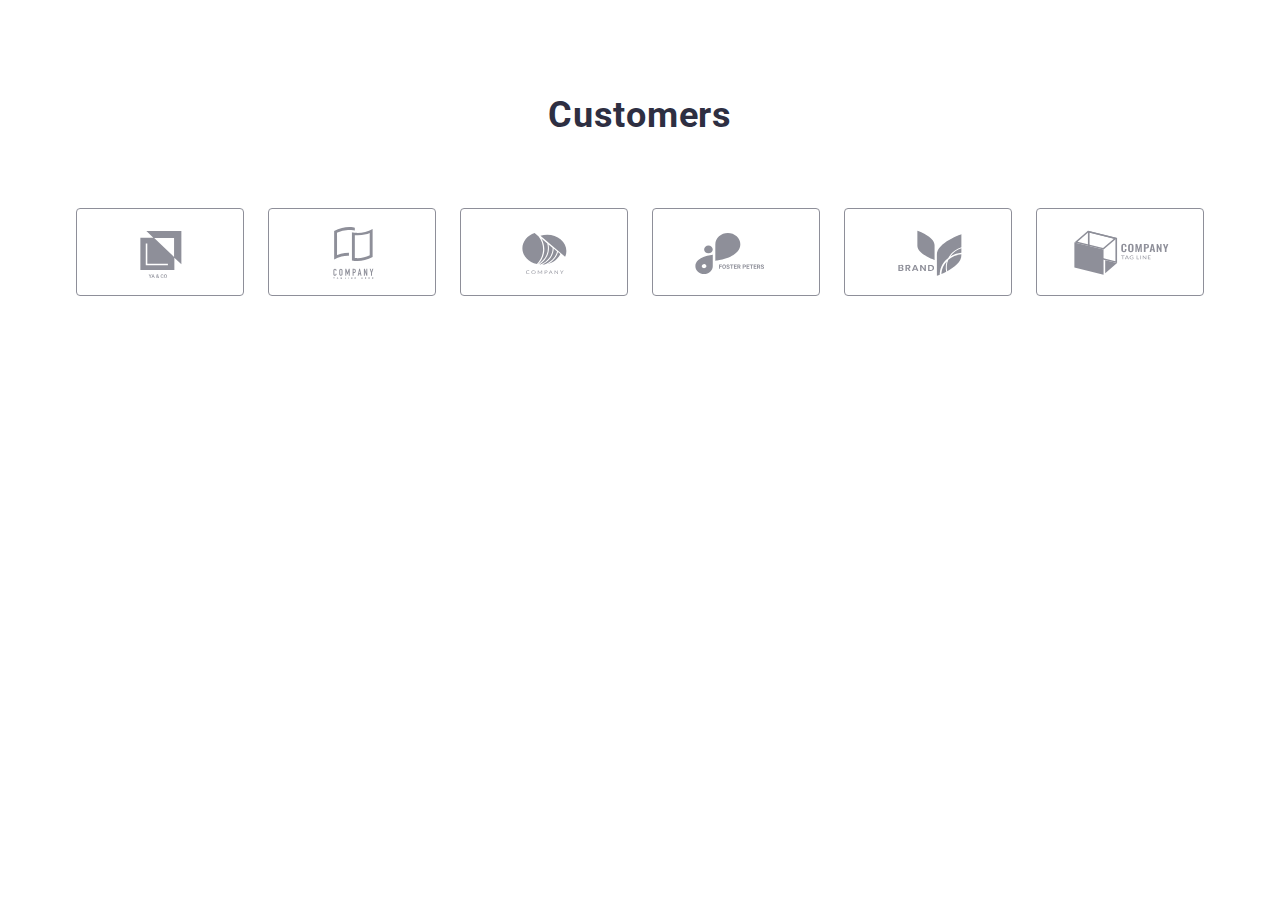
==== commit dd81a8e4: "clients" ====
--- a/index.html
+++ b/index.html
@@ -110,7 +110,7 @@
           Order Service
         </button>
       </section>  -->
-      <section class="features">
+      <!-- <section class="features">
         <div class="container">
           <h2 class="visually-hidden">Company policy</h2>
           <ul class="features-list list">
@@ -164,7 +164,7 @@
             </li>
           </ul>
         </div>
-      </section>
+      </section> -->
       <!-- <section class="about section without">
         <div class="container">
           <h2 class="about-title pre-title">What are we doing</h2>
@@ -195,8 +195,8 @@
             </li>
           </ul>
         </div>
-      </section> --> 
-      <!-- <section class="team section">
+      </section>  -->
+      <!-- <!-- <section class="team section">
         <div class="container">
           <h2 class="team-main-title pre-title">Our Team</h2>
           <ul class="team-list list">
@@ -370,8 +370,8 @@
             </li>
           </ul>
         </div>
-      </section>
-      <section class="Clients section">
+      </section> -->
+      <section class="clients section">
         <div class="container">
           <h2 class="clients-title pre-title">Customers</h2>
           <ul class="clients-list list">
@@ -420,7 +420,7 @@
           </ul>
         </div>
       </section>
-    </main>
+    <!-- </main>
     <footer class="footer">
       <div class="container flex">
         <div class="logo-content">
@@ -570,7 +570,7 @@
         </form>
       </div>
     </div>
-    <script src="./js/modal.js"></script> --> -->
-   <script src="./js/mobile-menu.js"></script> -->
+    <script src="./js/modal.js"></script> -->  
+   <!-- <script src="./js/mobile-menu.js"></script> --> 
   </body>
 </html>
--- a/css/styles.css
+++ b/css/styles.css
@@ -351,7 +351,8 @@
 }
 
 @media screen and (max-width: 1199px) {
-.features-icon{display: none;}
+.features-icon, .about {
+display: none;}
 }
 
 .features-title {
@@ -366,23 +367,6 @@
 margin-bottom: 72px;
 }
 
-/* --------------------ABOUT------------------- */
-
-.without {
-  padding-top: 0px;
-}
-.about-title {
-  margin-bottom: 72px;
-}
-
-.about-list {
-  display: flex;
-  gap: 24px;
-}
-
-.features .about {
-  background-color: var(--main-background-color);
-}
 
 /* --------------------TEAM------------------- */
 
@@ -451,8 +435,9 @@
 
 /* --------------------CUSTOMERS------------------- */
 
-.Clients {
-  padding-top: 130px;
+.clients {
+padding-top: 96px;
+padding-bottom: 96px;
 }
 
 .clients-title {
@@ -461,12 +446,14 @@
 
 .clients-list {
   display: flex;
-  gap: 24px;
+  flex-wrap: wrap;
+  row-gap: 72px;
+  column-gap: 16px;
 }
 
 .clients-item {
-  width: calc((100% - 120px) / 6);
-  height: 88px;
+height: 88px;
+width: calc((100% - 16px) / 2);
 }
 
 .clients-link {
--- a/css/tablet.css
+++ b/css/tablet.css
@@ -106,9 +106,16 @@
 } 
 
 .features-item {
-  width: calc((100% - 24px) / 2);
+  width: calc((100% - 24px) / 2);}
 
+/* --------------------CUSTOMERS------------------- */
 
+.clients-list {
+  column-gap: 24px;
+}
 
+.clients-item {
+width: calc((100% - 48px) / 3);
+}
 
 }--- a/css/desktop.css
+++ b/css/desktop.css
@@ -65,6 +65,34 @@
   max-width: 264px;
 }
 
+/* --------------------ABOUT------------------- */
+
+.without {
+  padding-top: 0px;
+}
+.about-title {
+  margin-bottom: 72px;
+}
+
+.about-list {
+  display: flex;
+  gap: 24px;
+}
+
+.features .about {
+  background-color: var(--main-background-color);
+}
+
+/* --------------------CUSTOMERS------------------- */
+
+.Clients {
+padding-top: 120px;
+padding-bottom: 120px;
+}
+
+.clients-item {
+  width: calc((100% - 120px) / 6);
+}
 
 
 
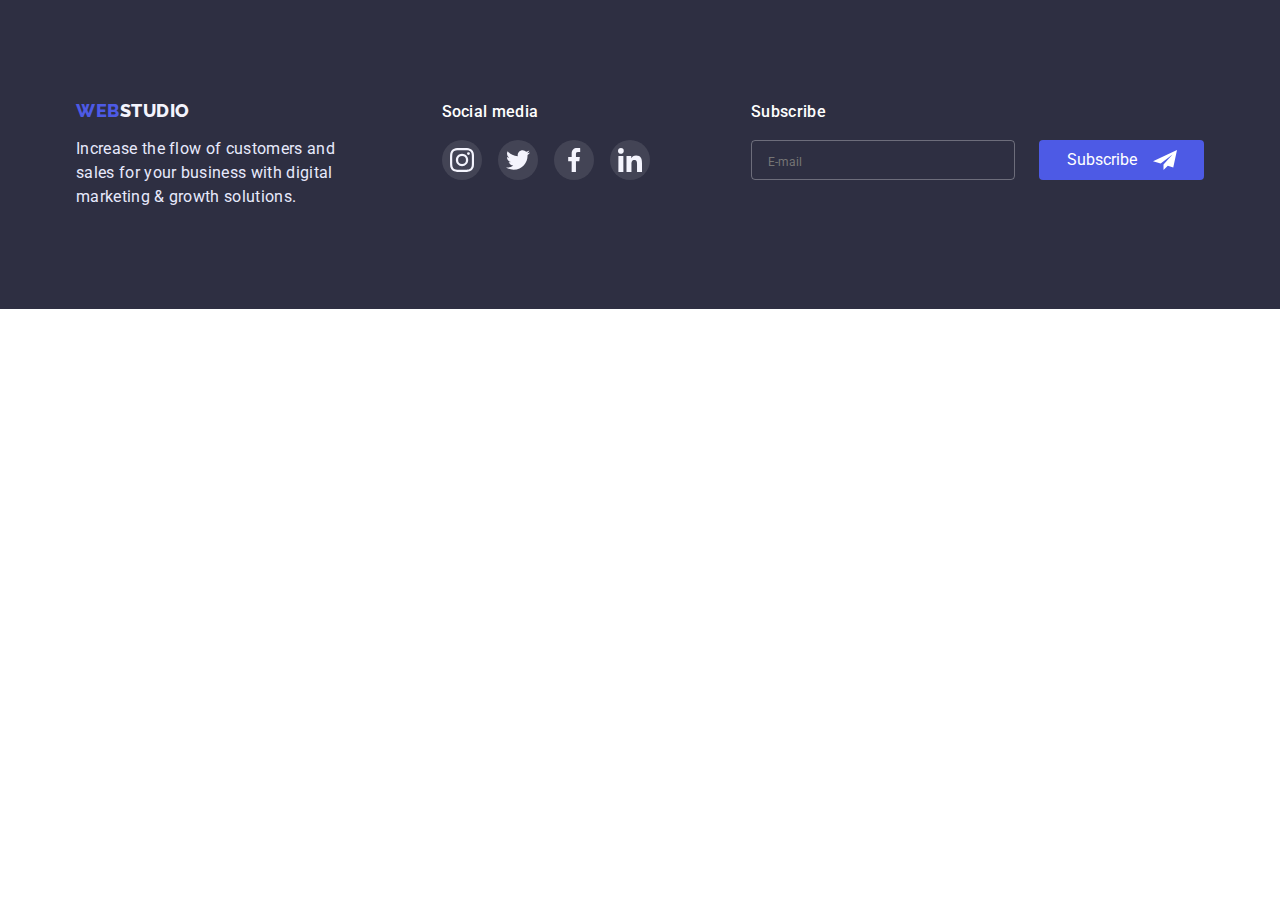
==== commit cc33c770: "footer" ====
--- a/index.html
+++ b/index.html
@@ -371,7 +371,7 @@
           </ul>
         </div>
       </section> -->
-      <section class="clients section">
+      <!-- <section class="clients section">
         <div class="container">
           <h2 class="clients-title pre-title">Customers</h2>
           <ul class="clients-list list">
@@ -419,10 +419,10 @@
             </li>
           </ul>
         </div>
-      </section>
-    <!-- </main>
+      </section> -->
+  </main>
     <footer class="footer">
-      <div class="container flex">
+      <div class="container">
         <div class="logo-content">
           <a href="" class="footer-logo link logo"
             >WEB<span class="logo-footer-studio">STUDIO</span></a
@@ -484,7 +484,7 @@
         </div>
       </div>
     </footer>
-    <div class="backdrop is-hidden" data-modal>
+    <!-- <div class="backdrop is-hidden" data-modal>
       <div class="modal">
         <button type="button" class="modal-close-btn btn" data-modal-close>
           <svg class="modal-close-icon" width="8px" height="8px">
@@ -570,7 +570,7 @@
         </form>
       </div>
     </div>
-    <script src="./js/modal.js"></script> -->  
+    <script src="./js/modal.js"></script> -->   
    <!-- <script src="./js/mobile-menu.js"></script> --> 
   </body>
 </html>
--- a/css/styles.css
+++ b/css/styles.css
@@ -571,11 +571,16 @@
 
 /* ----------------------FOOTER--------------------- */
 
-.footer {
-  padding-top: 100px;
-  padding-bottom: 100px;
-  background-color: var(--title-color);
-}
+.footer > .container {
+  display: flex;
+  flex-direction: column;
+  align-items: center;
+}
+
+.footer { 
+padding-top: 96px;
+padding-bottom: 96px;
+background-color: var(--title-color);}
 
 .footer-logo {
   display: block;
@@ -588,8 +593,9 @@
   color: var(--primary-color);
 }
 
-.footer-logo .logo-footer-studio {
+.footer-logo, .logo-footer-studio {
   line-height: 1.17;
+  text-align: center;
 }
 
 .logo-footer-studio {
@@ -598,14 +604,12 @@
 
 .footer-text {
   color: var(--accent-background);
-  max-width: 264px;
-  gap: 120px;
-}
-
-.flex {
-  display: flex;
-  gap: 120px;
-}
+  max-width: 268px;
+}
+
+.logo-content, .media {
+margin-bottom: 72px;
+} 
 
 .media-title,
 .subscribe-title {
@@ -613,6 +617,7 @@
   line-height: 1.5;
   color: #ffffff;
   margin-bottom: 16px;
+  text-align: center;
 }
 
 .media-soc-item {
@@ -647,14 +652,8 @@
   background-color: #31d0aa;
 }
 
-.subscribe-form {
-  display: flex;
-  justify-content: center;
-  gap: 24px;
-}
-
 .subscribe-email {
-  width: 264px;
+ width: 100%;
   height: 40px;
   color: var(--main-title-color);
   background-color: transparent;
@@ -663,6 +662,7 @@
   border-radius: 4px;
   transition: border-color 250ms cubic-bezier(0.4, 0, 0.2, 1);
   padding: 8px 16px;
+  margin-bottom: 16px;
 }
 
 .subscribe-email:focus {
@@ -670,8 +670,10 @@
 }
 
 .subscribe-submit {
-  display: inline-flex;
-  align-items: center;
+  display: flex;
+  justify-content: center;
+  align-items: center;
+  margin: 0 auto;
   width: 165px;
   height: 40px;
   padding: 8px 24px;
--- a/css/mobile.css
+++ b/css/mobile.css
@@ -20,7 +20,10 @@
   font-size: 36px;
 }
 
-
+/* ----------------------FOOTER--------------------- */
+.subscribe-email {
+ width: 396px;
+}
 
 }
 
--- a/css/tablet.css
+++ b/css/tablet.css
@@ -118,4 +118,28 @@
 width: calc((100% - 48px) / 3);
 }
 
+/* ----------------------FOOTER--------------------- */
+.footer > .container {
+display: flex;
+flex-wrap: wrap;
+flex-direction: row;
+justify-content: center;
+column-gap: 24px;
+align-items: baseline;
+}
+
+.subscribe-form {
+display: flex;
+column-gap: 24px;}
+
+.footer-text , .subscribe-email {
+ max-width: 264px;
+}
+
+.footer-logo, .logo-footer-studio, .media-title,.subscribe-title {
+text-align: left;
+}
+
+.subscribe-email {margin-bottom: 0;}
+
 }--- a/css/desktop.css
+++ b/css/desktop.css
@@ -94,6 +94,20 @@
   width: calc((100% - 120px) / 6);
 }
 
+/* ----------------------FOOTER--------------------- */
+
+.footer > .container {
+justify-content: space-between;}
+
+ .footer {
+  padding-top: 100px;
+  padding-bottom: 100px;}
+
+.logo-content, .media {margin-bottom: 0;}
+
+
+
+
 
 
 }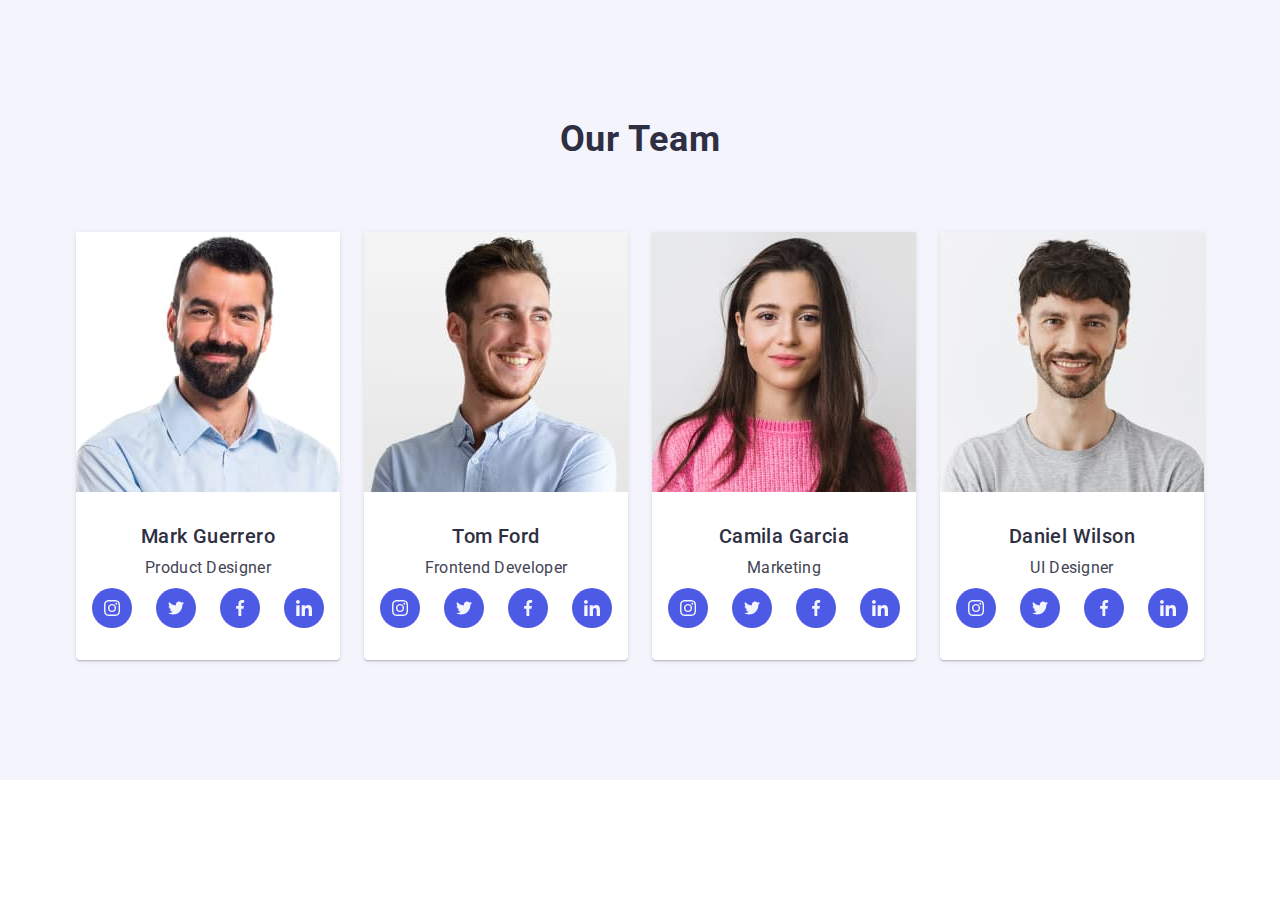
==== commit 084cd02f: "team" ====
--- a/index.html
+++ b/index.html
@@ -196,12 +196,13 @@
           </ul>
         </div>
       </section>  -->
-      <!-- <!-- <section class="team section">
+       <section class="team section">
         <div class="container">
           <h2 class="team-main-title pre-title">Our Team</h2>
           <ul class="team-list list">
             <li class="team-item">
               <img
+              srcset="./images/product_designer.jpg 1x, ./images/product_designer@2x.jpg 2x"
                 src="./images/product_designer.jpg"
                 alt="Product Designer"
                 width="264"
@@ -244,6 +245,7 @@
             </li>
             <li class="team-item">
               <img
+              srcset="./images/frontend_developer.jpg 1x, ./images/frontend_developer@2x.jpg 2x"
                 src="./images/frontend_developer.jpg"
                 alt="Frontend Developer"
                 width="264"
@@ -286,6 +288,7 @@
             </li>
             <li class="team-item">
               <img
+              srcset="./images/marketing.jpg 1x, ./images/marketing@2x.jpg 2x"
                 src="./images/marketing.jpg"
                 alt="Camila Garcia"
                 width="264"
@@ -328,6 +331,7 @@
             </li>
             <li class="team-item">
               <img
+                srcset="./images/ui_designer.jpg 1x, ./images/ui_designer@2x.jpg 2x"
                 src="./images/ui_designer.jpg"
                 alt="Daniel Wilson"
                 width="264"
@@ -370,7 +374,7 @@
             </li>
           </ul>
         </div>
-      </section> -->
+      </section> 
       <!-- <section class="clients section">
         <div class="container">
           <h2 class="clients-title pre-title">Customers</h2>
@@ -420,7 +424,7 @@
           </ul>
         </div>
       </section> -->
-  </main>
+  <!-- </main>
     <footer class="footer">
       <div class="container">
         <div class="logo-content">
@@ -483,7 +487,7 @@
           </form>
         </div>
       </div>
-    </footer>
+    </footer> -->
     <!-- <div class="backdrop is-hidden" data-modal>
       <div class="modal">
         <button type="button" class="modal-close-btn btn" data-modal-close>
--- a/css/styles.css
+++ b/css/styles.css
@@ -373,6 +373,8 @@
 .team {
   background-color: var(--light-background);
   text-align: center;
+  padding-top: 96px;
+  padding-bottom: 128px;
 }
 
 .team-main-title {
@@ -383,13 +385,15 @@
 }
 
 .team-list {
-  display: flex;
-  gap: 24px;
-  align-items: center;
+display: flex;
+flex-wrap: wrap;
+flex-direction: column;
+row-gap: 72px;
+align-items: center;
 }
 
 .team-item {
-  width: calc((100% - 72px) / 4);
+  background-color: var(--main-background-color);
   box-shadow: 0px 1px 6px rgba(46, 47, 66, 0.08),
     0px 1px 1px rgba(46, 47, 66, 0.16), 0px 2px 1px rgba(46, 47, 66, 0.08);
   border-radius: 0px 0px 4px 4px;
@@ -403,9 +407,6 @@
   margin-bottom: 8px;
 }
 
-.team-item {
-  background-color: var(--main-background-color);
-}
 .team-soc-item {
   width: 40px;
   height: 40px;
--- a/css/tablet.css
+++ b/css/tablet.css
@@ -108,6 +108,21 @@
 .features-item {
   width: calc((100% - 24px) / 2);}
 
+
+
+/* --------------------TEAM------------------- */
+ .team {
+  padding-bottom: 104px;
+}
+
+.team-list {
+display: flex;
+flex-direction: row;
+column-gap: 24px;
+row-gap: 64px;
+justify-content: center;
+}
+
 /* --------------------CUSTOMERS------------------- */
 
 .clients-list {
@@ -119,6 +134,7 @@
 }
 
 /* ----------------------FOOTER--------------------- */
+
 .footer > .container {
 display: flex;
 flex-wrap: wrap;
--- a/css/desktop.css
+++ b/css/desktop.css
@@ -44,8 +44,6 @@
  /* ------------------FEATURES-------------------------- */
  
 .features > .container {
-  /* display: flex;
-  align-items: center; */
   padding-top: 120px;
   padding-bottom: 120px;
 }
@@ -83,7 +81,16 @@
   background-color: var(--main-background-color);
 }
 
+
+/* --------------------TEAM------------------- */
+.team {
+  padding-top: 120px;
+  padding-bottom: 120px;
+}
+
+
 /* --------------------CUSTOMERS------------------- */
+
 
 .Clients {
 padding-top: 120px;
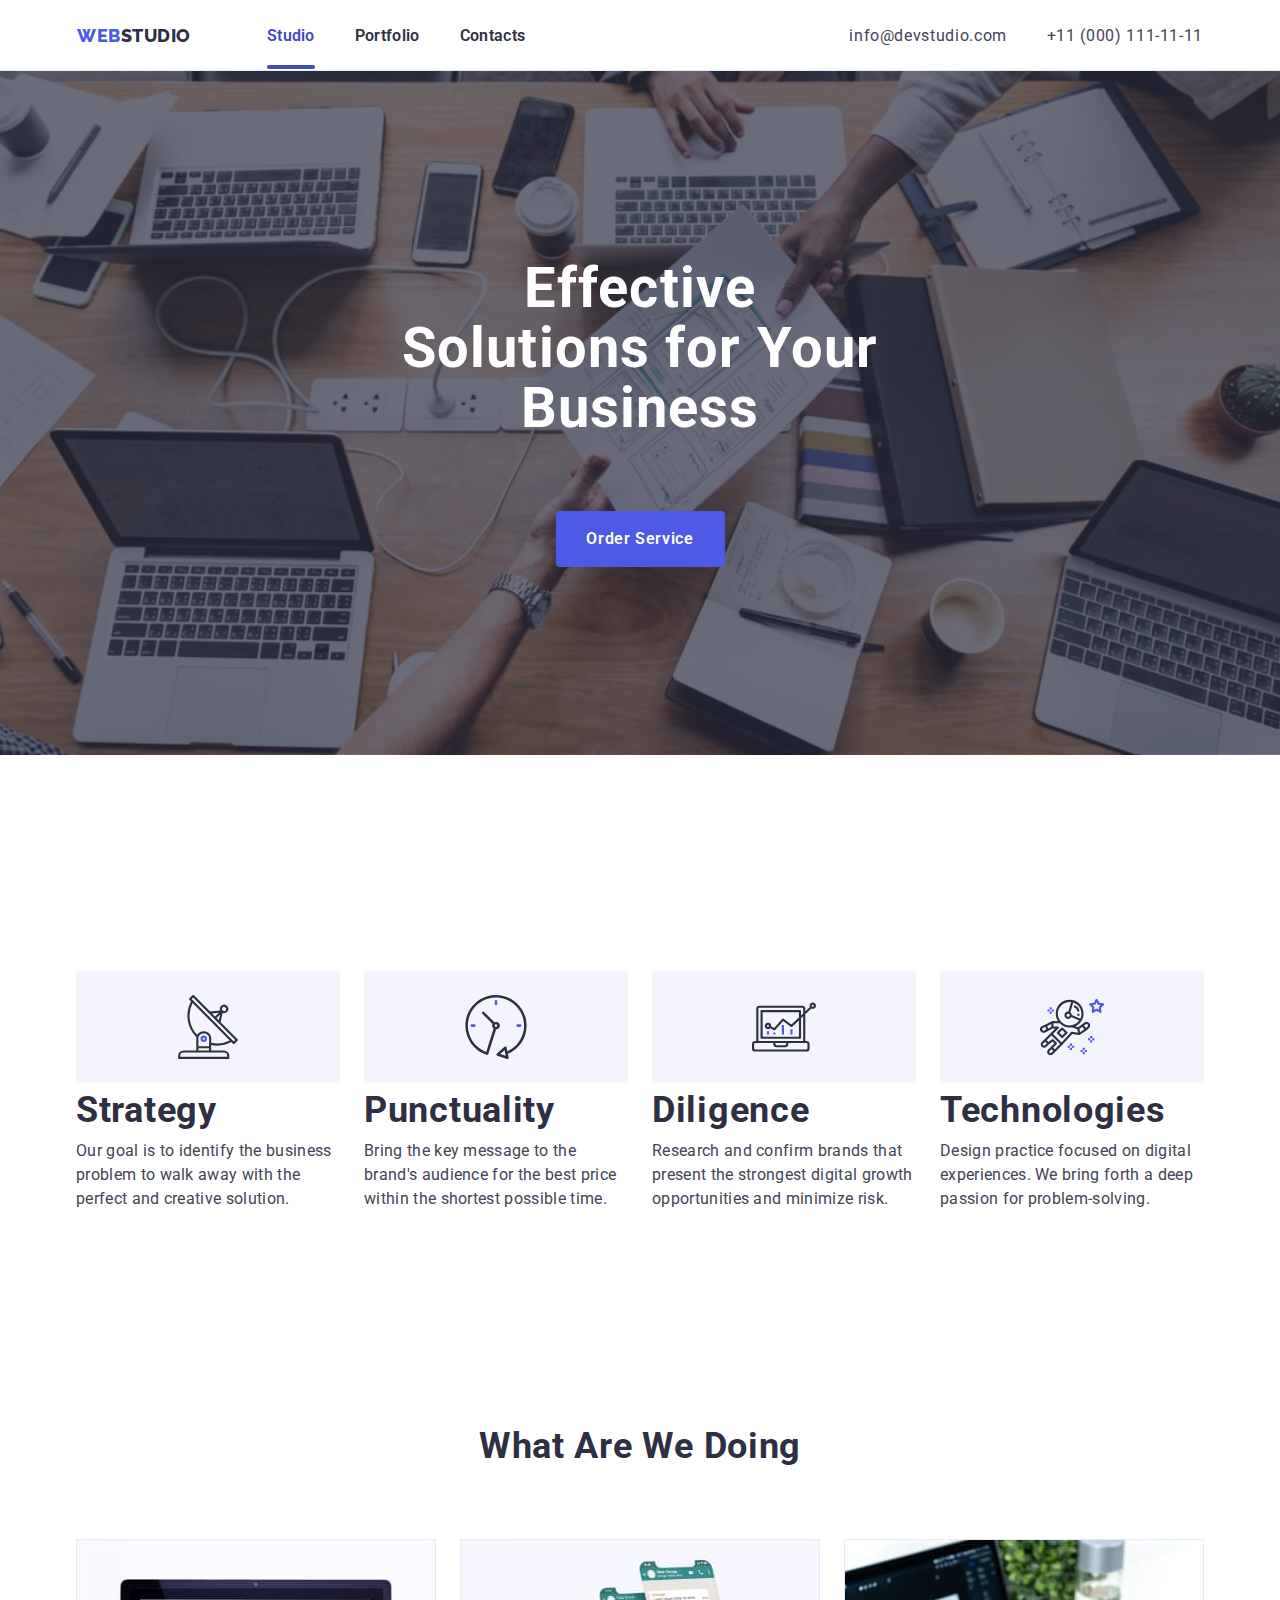
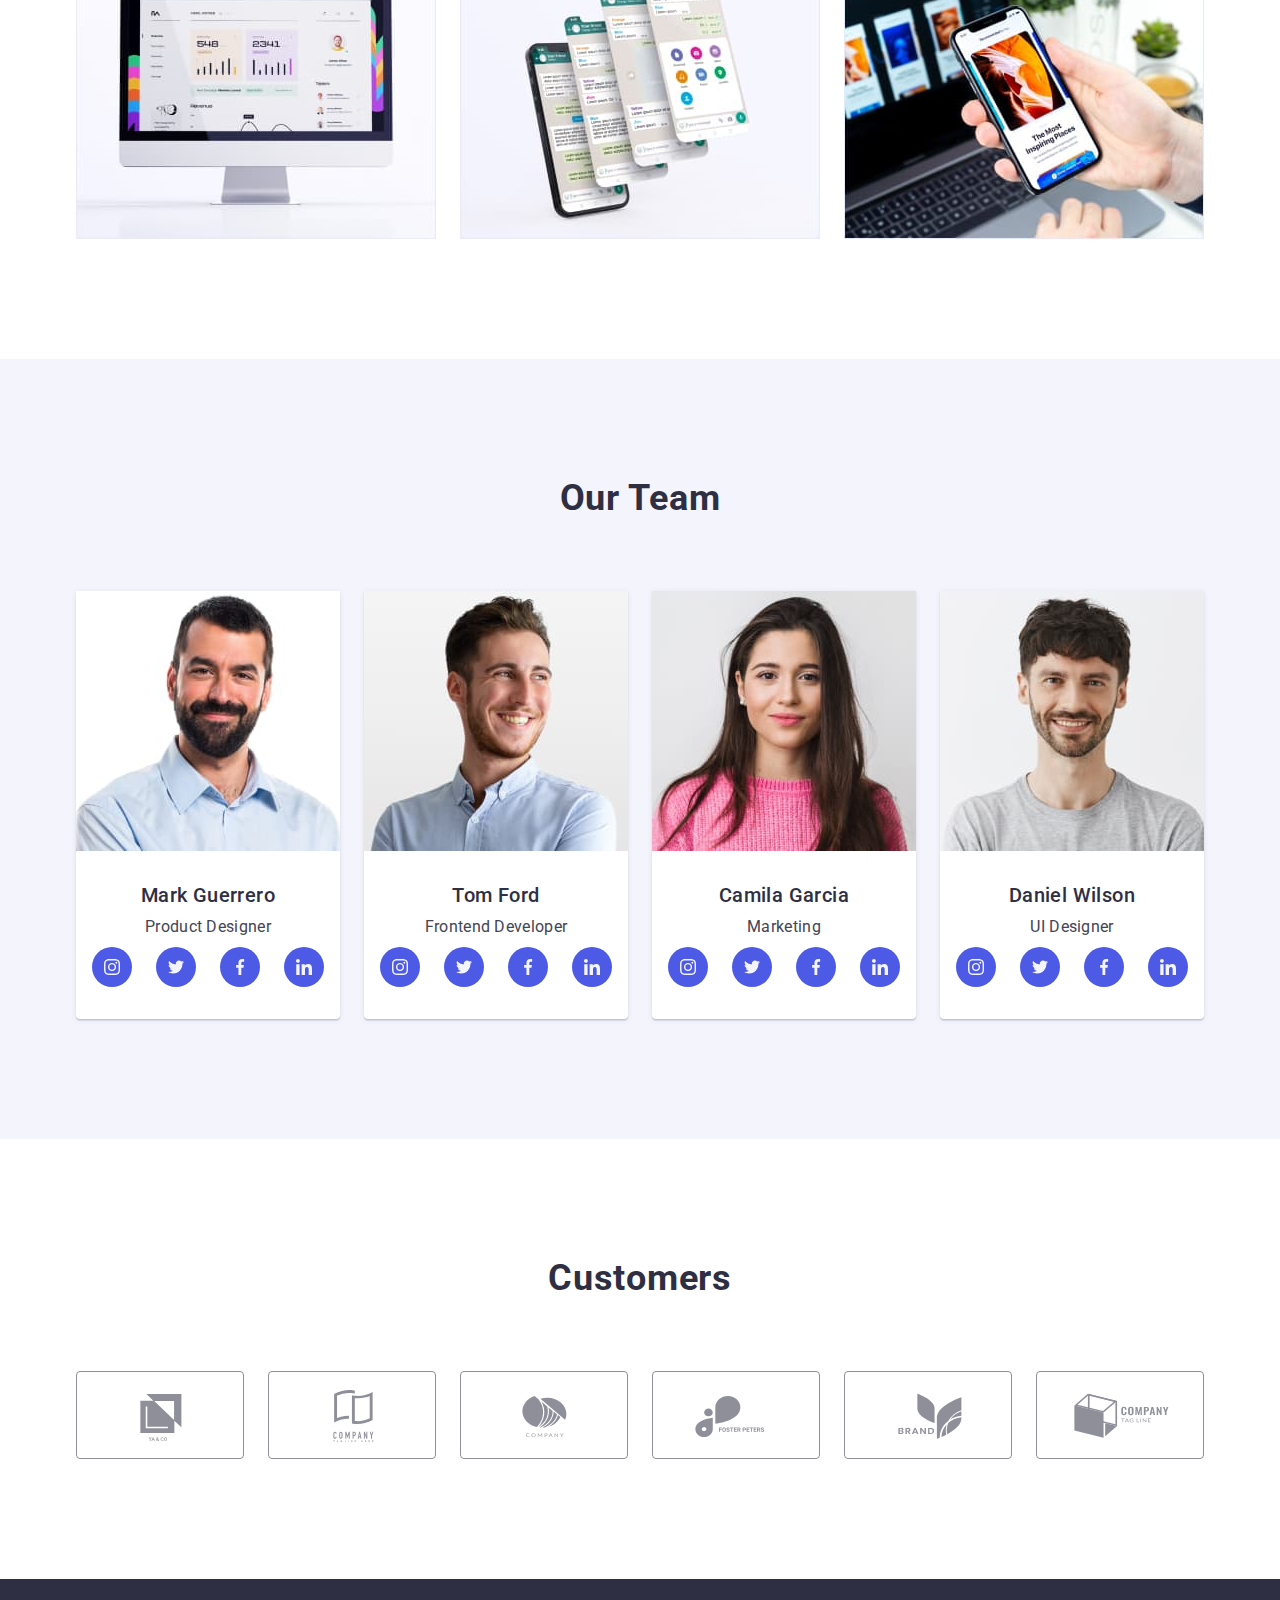
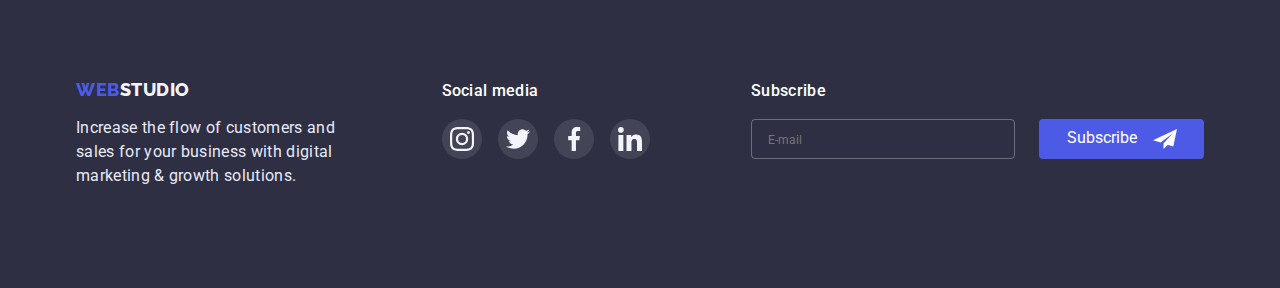
==== commit 5f4bd6a2: "finished page index" ====
--- a/index.html
+++ b/index.html
@@ -21,7 +21,7 @@
     <link rel="stylesheet" href="./css/desktop.css" />
   </head>
   <body class="site-body">
-    <!-- <header class="header">
+    <header class="header">
       <div class="container">
         <nav class="header-navigation">
           <a href="./index.html" class="header-logo link logo"
@@ -39,78 +39,103 @@
             </li>
           </ul>
         </nav>
-<ul class="header-contacts list">
-        <li><a class="header-email link" href="mailto:info@devstudio.com"
-          >info@devstudio.com</a> </li>
-        <li><a class="header-tel link" href="tel:110001111111"
-          >+11 (000) 111-11-11 </a> </li> </ul> 
-<button type="button" class="mob-menu-open" data-menu-open>
+        <ul class="header-contacts list">
+          <li>
+            <a class="header-email link" href="mailto:info@devstudio.com"
+              >info@devstudio.com</a
+            >
+          </li>
+          <li>
+            <a class="header-tel link" href="tel:110001111111"
+              >+11 (000) 111-11-11
+            </a>
+          </li>
+        </ul>
+        <button type="button" class="mob-menu-open" data-menu-open>
           <svg class="mob-menu-open-icon" width="32" height="22">
-          <use href="./images/icons.svg#icon-open-mob-menu"></use>
-              </svg> </button> </div>
-<div class="mobile-menu is-hidden" data-menu>
-  <div class="container">
-  <div class="mob-menu-top">
-<button type="button" class="mob-menu-close" data-menu-close>
-          <svg class="mob-menu-close-icon" width="8" height="8">
-          <use href="./images/icons.svg#icon-close-mob-menu"></use>
-              </svg> </button>
- <ul class="mobile-list list">
-            <li class="mobile-item">
-              <a class="mobile-link link current" href="./index.html">Studio</a>
-            </li>
-            <li class="mobile-item">
-              <a class="mobile-link link" href="./portfolio.html">Portfolio</a>
-            </li>
-            <li class="mobile-item">
-              <a class="mobile-link link" href="">Contacts</a>
-            </li>
-  </ul></div>
-  <div class="mob-menu-bottom">
-     <ul class="mobile-contacts list">
-        <li><a class="mobile-tel link" href="tel:110001111111"
-          >+11 (000) 111-11-11 </a> </li>
-         <li><a class="mobile-email link" href="mailto:info@devstudio.com"
-          >info@devstudio.com </a> </li> </ul> 
- <ul class="mobile-soc-list list">
-                  <li class="mobile-soc-item">
-                    <a href="" class="mobile-soc-link link">
-                      <svg class="mobile-soc-icon" width="24" height="24">
-                        <use href="./images/icons.svg#icon-instagram"></use>
-                      </svg>
-                    </a>
-                  </li>
-                  <li class="mobile-soc-item">
-                    <a href="" class="mobile-soc-link link">
-                      <svg class="mobile-soc-icon" width="24" height="24">
-                        <use href="./images/icons.svg#icon-twitter"></use>
-                      </svg>
-                    </a>
-                  </li>
-                  <li class="mobile-soc-item">
-                    <a href="" class="mobile-soc-link link">
-                      <svg class="mobile-soc-icon" width="24" height="24">
-                        <use href="./images/icons.svg#icon-facebook"></use>
-                      </svg>
-                    </a>
-                  </li>
-                  <li class="mobile-soc-item">
-                    <a href="" class="mobile-soc-link link">
-                      <svg class="mobile-soc-icon" width="24" height="24">
-                        <use href="./images/icons.svg#icon-linkedin"></use>
-                      </svg>
-                    </a>
-                  </li>
-                </ul> </div> </div></div>
+            <use href="./images/icons.svg#icon-open-mob-menu"></use>
+          </svg>
+        </button>
+      </div>
+      <div class="mobile-menu is-hidden" data-menu>
+        <div class="container">
+          <div class="mob-menu-top">
+            <button type="button" class="mob-menu-close" data-menu-close>
+              <svg class="mob-menu-close-icon" width="8" height="8">
+                <use href="./images/icons.svg#icon-close-mob-menu"></use>
+              </svg>
+            </button>
+            <ul class="mobile-list list">
+              <li class="mobile-item">
+                <a class="mobile-link link current" href="./index.html"
+                  >Studio</a
+                >
+              </li>
+              <li class="mobile-item">
+                <a class="mobile-link link" href="./portfolio.html"
+                  >Portfolio</a
+                >
+              </li>
+              <li class="mobile-item">
+                <a class="mobile-link link" href="">Contacts</a>
+              </li>
+            </ul>
+          </div>
+          <div class="mob-menu-bottom">
+            <ul class="mobile-contacts list">
+              <li>
+                <a class="mobile-tel link" href="tel:110001111111"
+                  >+11 (000) 111-11-11
+                </a>
+              </li>
+              <li>
+                <a class="mobile-email link" href="mailto:info@devstudio.com"
+                  >info@devstudio.com
+                </a>
+              </li>
+            </ul>
+            <ul class="mobile-soc-list list">
+              <li class="mobile-soc-item">
+                <a href="" class="mobile-soc-link link">
+                  <svg class="mobile-soc-icon" width="24" height="24">
+                    <use href="./images/icons.svg#icon-instagram"></use>
+                  </svg>
+                </a>
+              </li>
+              <li class="mobile-soc-item">
+                <a href="" class="mobile-soc-link link">
+                  <svg class="mobile-soc-icon" width="24" height="24">
+                    <use href="./images/icons.svg#icon-twitter"></use>
+                  </svg>
+                </a>
+              </li>
+              <li class="mobile-soc-item">
+                <a href="" class="mobile-soc-link link">
+                  <svg class="mobile-soc-icon" width="24" height="24">
+                    <use href="./images/icons.svg#icon-facebook"></use>
+                  </svg>
+                </a>
+              </li>
+              <li class="mobile-soc-item">
+                <a href="" class="mobile-soc-link link">
+                  <svg class="mobile-soc-icon" width="24" height="24">
+                    <use href="./images/icons.svg#icon-linkedin"></use>
+                  </svg>
+                </a>
+              </li>
+            </ul>
+          </div>
+        </div>
+      </div>
     </header>
-     <main>
+    <main>
       <section class="hero">
         <h1 class="hero-title">Effective Solutions for Your Business</h1>
         <button type="button" class="hero-button btn" data-modal-open>
           Order Service
         </button>
-      </section>  -->
-      <!-- <section class="features">
+      </section>
+      <section class="features">
         <div class="container">
           <h2 class="visually-hidden">Company policy</h2>
           <ul class="features-list list">
@@ -164,13 +189,14 @@
             </li>
           </ul>
         </div>
-      </section> -->
-      <!-- <section class="about section without">
+      </section>
+      <section class="about section without">
         <div class="container">
           <h2 class="about-title pre-title">What are we doing</h2>
           <ul class="about-list list">
             <li class="about-item">
               <img
+                srcset="./images/image1.jpg 1x, ./images/image1@2x.jpg 2x"
                 src="./images/image1.jpg"
                 alt="about_image_1"
                 width="360"
@@ -179,6 +205,7 @@
             </li>
             <li class="about-item">
               <img
+                srcset="./images/image2.jpg 1x, ./images/image2@2x.jpg 2x"
                 src="./images/image2.jpg"
                 alt="about_image_2"
                 width="360"
@@ -187,6 +214,7 @@
             </li>
             <li class="about-item">
               <img
+                srcset="./images/image3.jpg 1x, ./images/image3@2x.jpg 2x"
                 src="./images/image3.jpg"
                 alt="about_image_3"
                 width="360"
@@ -195,14 +223,17 @@
             </li>
           </ul>
         </div>
-      </section>  -->
-       <section class="team section">
+      </section>
+      <section class="team section">
         <div class="container">
           <h2 class="team-main-title pre-title">Our Team</h2>
           <ul class="team-list list">
             <li class="team-item">
               <img
-              srcset="./images/product_designer.jpg 1x, ./images/product_designer@2x.jpg 2x"
+                srcset="
+                  ./images/product_designer.jpg    1x,
+                  ./images/product_designer@2x.jpg 2x
+                "
                 src="./images/product_designer.jpg"
                 alt="Product Designer"
                 width="264"
@@ -245,7 +276,10 @@
             </li>
             <li class="team-item">
               <img
-              srcset="./images/frontend_developer.jpg 1x, ./images/frontend_developer@2x.jpg 2x"
+                srcset="
+                  ./images/frontend_developer.jpg    1x,
+                  ./images/frontend_developer@2x.jpg 2x
+                "
                 src="./images/frontend_developer.jpg"
                 alt="Frontend Developer"
                 width="264"
@@ -288,7 +322,7 @@
             </li>
             <li class="team-item">
               <img
-              srcset="./images/marketing.jpg 1x, ./images/marketing@2x.jpg 2x"
+                srcset="./images/marketing.jpg 1x, ./images/marketing@2x.jpg 2x"
                 src="./images/marketing.jpg"
                 alt="Camila Garcia"
                 width="264"
@@ -331,7 +365,10 @@
             </li>
             <li class="team-item">
               <img
-                srcset="./images/ui_designer.jpg 1x, ./images/ui_designer@2x.jpg 2x"
+                srcset="
+                  ./images/ui_designer.jpg    1x,
+                  ./images/ui_designer@2x.jpg 2x
+                "
                 src="./images/ui_designer.jpg"
                 alt="Daniel Wilson"
                 width="264"
@@ -374,8 +411,8 @@
             </li>
           </ul>
         </div>
-      </section> 
-      <!-- <section class="clients section">
+      </section>
+      <section class="clients section">
         <div class="container">
           <h2 class="clients-title pre-title">Customers</h2>
           <ul class="clients-list list">
@@ -423,8 +460,8 @@
             </li>
           </ul>
         </div>
-      </section> -->
-  <!-- </main>
+      </section>
+    </main>
     <footer class="footer">
       <div class="container">
         <div class="logo-content">
@@ -487,8 +524,8 @@
           </form>
         </div>
       </div>
-    </footer> -->
-    <!-- <div class="backdrop is-hidden" data-modal>
+    </footer>
+    <div class="backdrop is-hidden" data-modal>
       <div class="modal">
         <button type="button" class="modal-close-btn btn" data-modal-close>
           <svg class="modal-close-icon" width="8px" height="8px">
@@ -574,7 +611,7 @@
         </form>
       </div>
     </div>
-    <script src="./js/modal.js"></script> -->   
-   <!-- <script src="./js/mobile-menu.js"></script> --> 
+    <script src="./js/modal.js"></script>
+    <script src="./js/mobile-menu.js"></script>
   </body>
 </html>
--- a/css/styles.css
+++ b/css/styles.css
@@ -107,13 +107,9 @@
   pointer-events: none;
 }
 
-/* .is-open {
-  visibility: visible;
-  opacity: 1;
-  pointer-events: auto;
-} */
-
-.no-scroll {overflow: hidden;}
+.no-scroll {
+  overflow: hidden;
+}
 
 .visually-hidden {
   position: absolute;
@@ -142,7 +138,8 @@
 }
 
 .header-logo .logo-studio {
-  line-height: 1.33;}
+  line-height: 1.33;
+}
 
 .logo-studio {
   color: var(--title-color);
@@ -150,75 +147,84 @@
 }
 
 .mob-menu-open {
-background-color: transparent;
-border:none;
-padding: 0;
-height: 22px;
-}
-
-.mob-menu-open-icon {stroke: var(--title-color);}
+  background-color: transparent;
+  border: none;
+  padding: 0;
+  height: 22px;
+}
+
+.mob-menu-open-icon {
+  stroke: var(--title-color);
+}
 
 @media screen and (max-width: 767px) {
-.header-list, .header-email, .header-tel, .header-contacts  {display: none;}
+  .header-list,
+  .header-email,
+  .header-tel,
+  .header-contacts {
+    display: none;
+  }
 }
 
 /* -------------MOBILE MENU-------------------- */
 
 .mobile-menu {
-position: fixed;
-top: 0;
-left: 0;
-z-index: 100;
-width: 100vw;
-height: 100vh;
-padding: 40px;
-transition: opacity 250ms cubic-bezier(0.4, 0, 0.2, 1), visibility 250ms cubic-bezier(0.4, 0, 0.2, 1);
-background-color: #FFFFFF;
+  position: fixed;
+  top: 0;
+  left: 0;
+  z-index: 100;
+  width: 100vw;
+  height: 100vh;
+  padding: 40px;
+  transition: opacity 250ms cubic-bezier(0.4, 0, 0.2, 1),
+    visibility 250ms cubic-bezier(0.4, 0, 0.2, 1);
+  background-color: #ffffff;
 }
 
 .mobile-menu > .container {
-width: 100%;
-height: 100%;
-display: flex;
-flex-direction: column;
-justify-content: space-between;
-overflow: auto;
+  width: 100%;
+  height: 100%;
+  display: flex;
+  flex-direction: column;
+  justify-content: space-between;
+  overflow: auto;
 }
 
 .mobile-item:not(:last-child) {
-margin-bottom: 24px;
+  margin-bottom: 24px;
 }
 
 .mobile-link.current {
-  color: blue;
+  color: var(--active-button);
 }
 
 .mobile-link {
-font-weight: 700;
-font-size: 36px;
-line-height: 1.11;
-letter-spacing: 0.02em;
-color: #2E2F42;}
+  font-weight: 700;
+  font-size: 36px;
+  line-height: 1.11;
+  letter-spacing: 0.02em;
+  color: #2e2f42;
+}
 
 .mobile-link :hover,
 .mobile-link :focus {
   color: var(--active-button);
 }
 
-.mob-menu-close{
-position: absolute;
-top: 24px;
-right: 16px;
-padding: 0;
-display: flex;
-align-items: center;
-justify-content: center;
-width: 24px;
-height: 24px;
-border-radius: 50%;
-background: transparent;
-border: 1px solid rgba(0, 0, 0, 0.1);
-transition: background-color 250ms cubic-bezier(0.4, 0, 0.2, 1);
+.mob-menu-close {
+  position: absolute;
+  top: 24px;
+  right: 16px;
+  padding: 0;
+  display: flex;
+  align-items: center;
+  justify-content: center;
+  width: 24px;
+  height: 24px;
+  border-radius: 50%;
+  background: #e7e9fc;
+  border: 1px solid rgba(0, 0, 0, 0.1);
+  transition: background-color 250ms cubic-bezier(0.4, 0, 0.2, 1);
 }
 
 .mob-menu-close:hover,
@@ -236,37 +242,45 @@
 }
 
 .mobile-tel {
-display: inline-block;
-font-weight: 600;
-font-size: 21px;
-line-height: 1.11;
-color: #4D5AE5;
-margin-top: 20px;
-margin-bottom: 20px;
+  display: inline-block;
+  font-weight: 600;
+  font-size: 21px;
+  line-height: 1.11;
+  color: #4d5ae5;
+  margin-top: 20px;
+  margin-bottom: 20px;
 }
 
 .mobile-email {
-font-weight: 500;
-font-size: 20px;
-line-height: 1.2;
-letter-spacing: 0.02em;
-color: #434455;}
+  font-weight: 500;
+  font-size: 20px;
+  line-height: 1.2;
+  letter-spacing: 0.02em;
+  color: #434455;
+}
+
+.mobile-tel:hover,
+.mobile-tel:focus,
+.mobile-email:hover,
+.mobile-email:focus {
+  color: var(--active-button);
+}
 
 .mobile-soc-list {
- display: flex;
- justify-content: space-around;
- margin-top: 20px;
+  display: flex;
+  justify-content: space-around;
+  margin-top: 20px;
 }
 
 .mobile-soc-item {
-width: 40px;
-height: 40px;
+  width: 40px;
+  height: 40px;
 }
 
 .mobile-soc-link {
   width: 100%;
   height: 100%;
-  background-color: #4D5AE5;;
+  background-color: #4d5ae5;
   border-radius: 50%;
   display: flex;
   align-items: center;
@@ -281,8 +295,6 @@
 /* ----------------------HERO--------------------- */
 
 .hero {
-  /* max-width: 428px;
-  max-height: 432px; */
   padding-top: 112px;
   padding-bottom: 112px;
   margin: auto;
@@ -302,10 +314,11 @@
   (min-resolution: 192dpi),
   (min-resolution: 2dppx) {
   .hero {
-    background-image:  linear-gradient(
-      rgba(46, 47, 66, 0.7),
-      rgba(46, 47, 66, 0.7)
-    ),url('../images/hero-bg-mob@2x.jpg');
+    background-image: linear-gradient(
+        rgba(46, 47, 66, 0.7),
+        rgba(46, 47, 66, 0.7)
+      ),
+      url("../images/hero-bg-mob@2x.jpg");
   }
 }
 
@@ -338,35 +351,34 @@
   border: transparent;
   transition: background-color 250ms cubic-bezier(0.4, 0, 0.2, 1),
     color 250ms cubic-bezier(0.4, 0, 0.2, 1),
-    box-shadow 250ms cubic-bezier(0.4, 0, 0.2, 1); 
+    box-shadow 250ms cubic-bezier(0.4, 0, 0.2, 1);
 }
 
 /* ------------------features------------------- */
 
 .features > .container {
-  /* display: flex;
-  align-items: center; */
   padding-top: 96px;
   padding-bottom: 96px;
 }
 
 @media screen and (max-width: 1199px) {
-.features-icon, .about {
-display: none;}
+  .features-icon,
+  .about {
+    display: none;
+  }
 }
 
 .features-title {
-font-weight: 700;
-font-size: 36px;
-line-height: 1.11;
-margin-bottom: 8px;
-text-align: center;
+  font-weight: 700;
+  font-size: 36px;
+  line-height: 1.11;
+  margin-bottom: 8px;
+  text-align: center;
 }
 
 .features-item:not(:last-child) {
-margin-bottom: 72px;
-}
-
+  margin-bottom: 72px;
+}
 
 /* --------------------TEAM------------------- */
 
@@ -385,11 +397,11 @@
 }
 
 .team-list {
-display: flex;
-flex-wrap: wrap;
-flex-direction: column;
-row-gap: 72px;
-align-items: center;
+  display: flex;
+  flex-wrap: wrap;
+  flex-direction: column;
+  row-gap: 72px;
+  align-items: center;
 }
 
 .team-item {
@@ -437,8 +449,8 @@
 /* --------------------CUSTOMERS------------------- */
 
 .clients {
-padding-top: 96px;
-padding-bottom: 96px;
+  padding-top: 96px;
+  padding-bottom: 96px;
 }
 
 .clients-title {
@@ -453,8 +465,8 @@
 }
 
 .clients-item {
-height: 88px;
-width: calc((100% - 16px) / 2);
+  height: 88px;
+  width: calc((100% - 16px) / 2);
 }
 
 .clients-link {
@@ -487,6 +499,7 @@
 }
 
 /* --------------------PORTFOLIO-FILTERS------------------- */
+
 .filters {
   padding-top: 96px;
 }
@@ -511,6 +524,7 @@
     color 250ms cubic-bezier(0.4, 0, 0.2, 1),
     box-shadow 250ms cubic-bezier(0.4, 0, 0.2, 1);
 }
+
 .filters-button:hover,
 .filters-button:focus {
   background-color: var(--active-button);
@@ -578,10 +592,11 @@
   align-items: center;
 }
 
-.footer { 
-padding-top: 96px;
-padding-bottom: 96px;
-background-color: var(--title-color);}
+.footer {
+  padding-top: 96px;
+  padding-bottom: 96px;
+  background-color: var(--title-color);
+}
 
 .footer-logo {
   display: block;
@@ -594,7 +609,8 @@
   color: var(--primary-color);
 }
 
-.footer-logo, .logo-footer-studio {
+.footer-logo,
+.logo-footer-studio {
   line-height: 1.17;
   text-align: center;
 }
@@ -608,9 +624,10 @@
   max-width: 268px;
 }
 
-.logo-content, .media {
-margin-bottom: 72px;
-} 
+.logo-content,
+.media {
+  margin-bottom: 72px;
+}
 
 .media-title,
 .subscribe-title {
@@ -654,7 +671,7 @@
 }
 
 .subscribe-email {
- width: 100%;
+  width: 100%;
   height: 40px;
   color: var(--main-title-color);
   background-color: transparent;
@@ -699,7 +716,9 @@
   font-size: 12px;
   line-height: 2;
 }
+
 /* ---------------------BACKDROP--------------------- */
+
 .backdrop {
   position: fixed;
   top: 0;
@@ -715,8 +734,8 @@
   position: absolute;
   top: 50%;
   left: 50%;
-  width: 408px;
-  min-height: 576px;
+  width: 320px;
+  height: auto;
   padding: 24px;
   background: #fcfcfc;
   box-shadow: 0px 1px 1px rgba(0, 0, 0, 0.14), 0px 1px 3px rgba(0, 0, 0, 0.12),
@@ -729,7 +748,7 @@
 .modal-close-btn {
   display: block;
   margin-left: auto;
-  margin-bottom: 24px;
+  margin-bottom: 12px;
   width: 24px;
   height: 24px;
   border-radius: 50%;
@@ -757,16 +776,10 @@
   transform: translate(-50%, -50%) skew(0);
 }
 
-/* .is-hidden {
-  visibility: hidden;
-  opacity: 0;
-  pointer-events: none;
-} */
-
 /* ---------------------MODAL_FORM---------------------  */
 
 .modal-title {
-  margin-bottom: 14px;
+  margin-bottom: 16px;
   font-weight: 500;
   font-size: 16px;
   line-height: 1.5;
@@ -821,7 +834,7 @@
 
 .modal-comment {
   width: 100%;
-  height: 120px;
+  height: 50px;
   resize: none;
   border: 1px solid rgba(33, 33, 33, 0.2);
   border-radius: 4px;
@@ -840,9 +853,9 @@
 .check-text {
   display: flex;
   justify-content: center;
-  font-size: 12px;
+  font-size: 9px;
   line-height: 1.33;
-  margin-bottom: 24px;
+  margin-bottom: 12px;
 }
 
 .check-text span {
@@ -854,7 +867,7 @@
   background-color: var(--main-background-color);
   border: 1.25px solid #2e2f42;
   border-radius: 2px;
-  margin-right: 8px;
+  margin-right: 4px;
   display: flex;
   align-items: center;
   justify-content: center;
@@ -873,5 +886,6 @@
 }
 
 .modal-submit {
-  margin-bottom: 24px;
-}
+  font-size: 14px;
+  padding: 16px 32px;
+}
--- a/css/mobile.css
+++ b/css/mobile.css
@@ -1,29 +1,57 @@
 @media screen and (min-width: 480px) {
-.container {
-width: 428px;
-margin-left: auto;
-margin-right: auto;}
+  .container {
+    width: 428px;
+    margin-left: auto;
+    margin-right: auto;
+  }
 
-/* ------------------MOBILE MENU------------------------- */
-.mobile-tel {
-font-size: 36px;
-margin-top: 40px;
-margin-bottom: 40px;}
+  /* ------------------MOBILE MENU------------------- */
+  .mobile-tel {
+    font-size: 36px;
+    margin-top: 40px;
+    margin-bottom: 40px;
+  }
 
-.mobile-soc-list {
- margin-top: 48px;
+  .mobile-soc-list {
+    margin-top: 48px;
+  }
+
+  /* ------------------HERO-------------------------- */
+
+  .hero-title {
+    font-size: 36px;
+  }
+
+  /* ----------------------FOOTER--------------------- */
+
+  .subscribe-email {
+    width: 396px;
+  }
+
+  /* ---------------------BACKDROP--------------------- */
+
+  .modal {
+    width: 392px;
+  }
+
+  .modal-close-btn {
+    margin-bottom: 24px;
+  }
+
+  .modal-comment {
+    height: 100px;
+  }
+
+  .check-text {
+    font-size: 12px;
+    margin-bottom: 24px;
+  }
+
+  .check-text span {
+    margin-right: 8px;
+  }
+
+  .modal-submit {
+    font-size: 16px;
+  }
 }
-
-/* ------------------HERO-------------------------- */
-
-.hero-title {
-  font-size: 36px;
-}
-
-/* ----------------------FOOTER--------------------- */
-.subscribe-email {
- width: 396px;
-}
-
-}
-
--- a/css/tablet.css
+++ b/css/tablet.css
@@ -1,161 +1,196 @@
 @media screen and (min-width: 768px) {
-.container {
-width: 768px;}
+  .container {
+    width: 768px;
+  }
 
-/* ----------------------HEADER--------------------- */
-.mob-menu-open, .mobile-menu {display: none;}
+  /* ----------------------HEADER--------------------- */
 
-.header > .container {
-padding-bottom: 22px; }
+  .mob-menu-open,
+  .mobile-menu {
+    display: none;
+  }
 
+  .header > .container {
+    padding-bottom: 22px;
+  }
 
-.header-navigation {
-  display: flex;
-  justify-content: flex-start;
-  margin-right: auto;
+  .header-navigation {
+    display: flex;
+    justify-content: flex-start;
+    margin-right: auto;
+  }
+
+  .header-list {
+    display: flex;
+    gap: 40px;
+  }
+
+  .header-item {
+    font-weight: 600;
+    font-size: 16px;
+    line-height: 1.5;
+    letter-spacing: 0.02em;
+    color: var(--title-color);
+  }
+
+  .header-link {
+    position: relative;
+    color: var(--title-color);
+    transition: color 250ms cubic-bezier(0.4, 0, 0.2, 1);
+  }
+
+  .header-link.link.current {
+    color: var(--active-button);
+  }
+
+  .header-link.current::after {
+    content: "";
+    position: absolute;
+    width: 100%;
+    height: 4px;
+    left: 0;
+    bottom: -30px;
+    background: var(--active-button);
+    border-radius: 2px;
+  }
+
+  .header-link:hover,
+  .header-link:focus {
+    color: var(--active-button);
+  }
+
+  .header-email,
+  .header-tel {
+    font-size: 12px;
+    line-height: 1.33;
+    letter-spacing: 0.04em;
+    color: #434455;
+    transition: color 250ms cubic-bezier(0.4, 0, 0.2, 1);
+  }
+
+  .header-email:hover,
+  .header-email:focus,
+  .header-tel:hover,
+  .header-tel:focus {
+    color: var(--active-button);
+  }
+
+  /* ------------------HERO-------------------------- */
+
+  .hero {
+    padding-top: 112px;
+    padding-bottom: 108px;
+    background-image: linear-gradient(
+        rgba(46, 47, 66, 0.7),
+        rgba(46, 47, 66, 0.7)
+      ),
+      url(../images/hero-bg-tab.jpg);
+  }
+
+  @media (min-device-pixel-ratio: 2),
+    (min-resolution: 192dpi),
+    (min-resolution: 2dppx) {
+    .hero {
+      background-image: linear-gradient(
+          rgba(46, 47, 66, 0.7),
+          rgba(46, 47, 66, 0.7)
+        ),
+        url("../images/hero-bg-tab@2x.jpg");
+    }
+  }
+
+  .hero-title {
+    max-width: 494px;
+    font-size: 56px;
+    line-height: 1.07;
+  }
+
+  /* ------------------FEATURES------------------ */
+
+  .features-list {
+    display: flex;
+    flex-wrap: wrap;
+    justify-content: center;
+    column-gap: 24px;
+    row-gap: 72px;
+  }
+
+  .features-item {
+    width: calc((100% - 24px) / 2);
+  }
+
+  .features-title {
+    text-align: start;
+  }
+
+  .features-item:not(:last-child) {
+    margin-bottom: 0px;
+  }
+
+  /* --------------------TEAM------------------- */
+
+  .team {
+    padding-bottom: 104px;
+  }
+
+  .team-list {
+    display: flex;
+    flex-direction: row;
+    column-gap: 24px;
+    row-gap: 64px;
+    justify-content: center;
+  }
+
+  /* --------------------CUSTOMERS------------------ */
+
+  .clients-list {
+    column-gap: 24px;
+  }
+
+  .clients-item {
+    width: calc((100% - 48px) / 3);
+  }
+
+  /* ----------------------FOOTER--------------------- */
+
+  .footer > .container {
+    display: flex;
+    flex-wrap: wrap;
+    flex-direction: row;
+    justify-content: center;
+    column-gap: 24px;
+    align-items: baseline;
+  }
+
+  .subscribe-form {
+    display: flex;
+    column-gap: 24px;
+  }
+
+  .footer-text,
+  .subscribe-email {
+    max-width: 264px;
+  }
+
+  .footer-logo,
+  .logo-footer-studio,
+  .media-title,
+  .subscribe-title {
+    text-align: left;
+  }
+
+  .subscribe-email {
+    margin-bottom: 0;
+  }
+
+  /* ---------------------BACKDROP--------------------- */
+
+  .modal {
+    width: 408px;
+  }
+
+  .modal-comment {
+    height: 120px;
+  }
+  
 }
-
-.header-list {
-  display: flex;
-  gap: 40px;
-}
-
-.header-item {
-  font-weight: 600;
-  font-size: 16px;
-  line-height: 1.5;
-  letter-spacing: 0.02em;
-  color: var(--title-color);
-}
-
-.header-link {
-  position: relative;
-  color: var(--title-color);
-  transition: color 250ms cubic-bezier(0.4, 0, 0.2, 1);
-}
-
-.header-link.link.current {
-  color: blue;
-}
-
-.header-link.current::after {
-  content: "";
-  position: absolute;
-  width: 100%;
-  height: 4px;
-  left: 0;
-  bottom: -24px;
-  background: var(--active-button);
-  border-radius: 2px;
-}
-
-.header-link:hover,
-.header-link:focus {
-  color: var(--active-button);
-}
-
-.header-email, .header-tel {
-  font-size: 12px;
-  line-height: 1.33;
-  letter-spacing: 0.04em;
-  color: #434455;
-  transition: color 250ms cubic-bezier(0.4, 0, 0.2, 1);
-}
-
-.header-email:hover,
-.header-email:focus,
-.header-tel:hover,
-.header-tel:focus {
-  color: var(--active-button);
-}
-
-/* ------------------HERO-------------------------- */
-.hero {
-  padding-top: 112px;
-  padding-bottom: 108px;
-  background-image: linear-gradient(
-      rgba(46, 47, 66, 0.7),
-      rgba(46, 47, 66, 0.7)
-    ),
-    url(../images/hero-bg-tab.jpg);
-}
-
-@media (min-device-pixel-ratio: 2),
-  (min-resolution: 192dpi),
-  (min-resolution: 2dppx) {
-  .hero {
-    background-image:  linear-gradient(
-      rgba(46, 47, 66, 0.7),
-      rgba(46, 47, 66, 0.7)
-    ),url('../images/hero-bg-tab@2x.jpg');
-  }
-}
-.hero-title {
-max-width: 494px;
-font-size: 56px;
-line-height: 1.07;}
-
-/* ------------------FEATURES-------------------------- */
-
-.features-list  {
-display: flex;
-flex-wrap: wrap;
-justify-content: center;
-column-gap: 24px;
-row-gap: 72px;
-} 
-
-.features-item {
-  width: calc((100% - 24px) / 2);}
-
-
-
-/* --------------------TEAM------------------- */
- .team {
-  padding-bottom: 104px;
-}
-
-.team-list {
-display: flex;
-flex-direction: row;
-column-gap: 24px;
-row-gap: 64px;
-justify-content: center;
-}
-
-/* --------------------CUSTOMERS------------------- */
-
-.clients-list {
-  column-gap: 24px;
-}
-
-.clients-item {
-width: calc((100% - 48px) / 3);
-}
-
-/* ----------------------FOOTER--------------------- */
-
-.footer > .container {
-display: flex;
-flex-wrap: wrap;
-flex-direction: row;
-justify-content: center;
-column-gap: 24px;
-align-items: baseline;
-}
-
-.subscribe-form {
-display: flex;
-column-gap: 24px;}
-
-.footer-text , .subscribe-email {
- max-width: 264px;
-}
-
-.footer-logo, .logo-footer-studio, .media-title,.subscribe-title {
-text-align: left;
-}
-
-.subscribe-email {margin-bottom: 0;}
-
-}--- a/css/desktop.css
+++ b/css/desktop.css
@@ -1,120 +1,118 @@
 @media screen and (min-width: 1200px) {
-.container {
-width: 1158px;}
+  .container {
+    width: 1158px;
+  }
 
-/* ----------------------HEADER--------------------- */
+  /* ----------------------HEADER--------------------- */
 
-.header > .container {
-padding-right: 15px;
-padding-left: 15px;
-justify-content: center;}
+  .header > .container {
+    justify-content: center;
+  }
 
+  .header-contacts {
+    display: flex;
+    gap: 40px;
+  }
 
-.header-contacts {
-display: flex;
-gap: 40px;}
+  .header-email,
+  .header-tel {
+    font-size: 16px;
+    line-height: 1.5;
+  }
 
-.header-email, .header-tel {
-  font-size: 16px;
-  line-height: 1.5;}
-
+  .header-link.current::after {
+    content: "";
+    bottom: -24px;
+  }
 
   /* ------------------HERO-------------------------- */
 
-.hero {
-  padding-top: 188px;
-  padding-bottom: 188px;
-  background-image: linear-gradient(
-      rgba(46, 47, 66, 0.7),
-      rgba(46, 47, 66, 0.7)
-    ),
-    url(../images/hero-bg.jpg);
-}
+  .hero {
+    padding-top: 188px;
+    padding-bottom: 188px;
+    background-image: linear-gradient(
+        rgba(46, 47, 66, 0.7),
+        rgba(46, 47, 66, 0.7)
+      ),
+      url(../images/hero-bg.jpg);
+  }
 
-@media (min-device-pixel-ratio: 2),
-  (min-resolution: 192dpi),
-  (min-resolution: 2dppx) {
-  .hero {
-    background-image:  linear-gradient(
-      rgba(46, 47, 66, 0.7),
-      rgba(46, 47, 66, 0.7)
-    ),url('../images/hero-bg@2x.jpg');
+  @media (min-device-pixel-ratio: 2),
+    (min-resolution: 192dpi),
+    (min-resolution: 2dppx) {
+    .hero {
+      background-image: linear-gradient(
+          rgba(46, 47, 66, 0.7),
+          rgba(46, 47, 66, 0.7)
+        ),
+        url("../images/hero-bg@2x.jpg");
+    }
+  }
+  /* ------------------FEATURES-------------------------- */
+
+  .features, .team, .clients {
+    padding-top: 120px;
+    padding-bottom: 120px;
+  }
+
+  .features-icon {
+    display: flex;
+    align-items: center;
+    justify-content: center;
+    width: 264px;
+    height: 112px;
+    background-color: var(--light-background);
+    border-radius: 4px;
+    margin-bottom: 8px;
+  }
+
+  .features-item {
+    max-width: 264px;
+  }
+
+  /* --------------------ABOUT------------------- */
+
+  .without {
+    padding-top: 0px;
+  }
+  .about-title {
+    margin-bottom: 72px;
+  }
+
+  .about-list {
+    display: flex;
+    gap: 24px;
+  }
+
+  .features .about {
+    background-color: var(--main-background-color);
+  }
+
+  /* --------------------CUSTOMERS------------------- */
+
+  .clients-item {
+    width: calc((100% - 120px) / 6);
+  }
+
+  /* ----------------------FOOTER--------------------- */
+
+  .footer > .container {
+    justify-content: space-between;
+  }
+
+  .footer {
+    padding-top: 100px;
+    padding-bottom: 100px;
+  }
+
+  .logo-content,
+  .media {
+    margin-bottom: 0;
+  }
+
+  /* ---------------------MODAL_FORM---------------------  */
+
+  .modal-title {
+    margin-bottom: 14px;
   }
 }
- /* ------------------FEATURES-------------------------- */
- 
-.features > .container {
-  padding-top: 120px;
-  padding-bottom: 120px;
-}
-
-.features-icon {
-  display: flex;
-  align-items: center;
-  justify-content: center;
-  width: 264px;
-  height: 112px;
-  background-color: var(--light-background);
-  border-radius: 4px;
-  margin-bottom: 8px;
-}
-
-.features-item {
-  max-width: 264px;
-}
-
-/* --------------------ABOUT------------------- */
-
-.without {
-  padding-top: 0px;
-}
-.about-title {
-  margin-bottom: 72px;
-}
-
-.about-list {
-  display: flex;
-  gap: 24px;
-}
-
-.features .about {
-  background-color: var(--main-background-color);
-}
-
-
-/* --------------------TEAM------------------- */
-.team {
-  padding-top: 120px;
-  padding-bottom: 120px;
-}
-
-
-/* --------------------CUSTOMERS------------------- */
-
-
-.Clients {
-padding-top: 120px;
-padding-bottom: 120px;
-}
-
-.clients-item {
-  width: calc((100% - 120px) / 6);
-}
-
-/* ----------------------FOOTER--------------------- */
-
-.footer > .container {
-justify-content: space-between;}
-
- .footer {
-  padding-top: 100px;
-  padding-bottom: 100px;}
-
-.logo-content, .media {margin-bottom: 0;}
-
-
-
-
-
-
-}